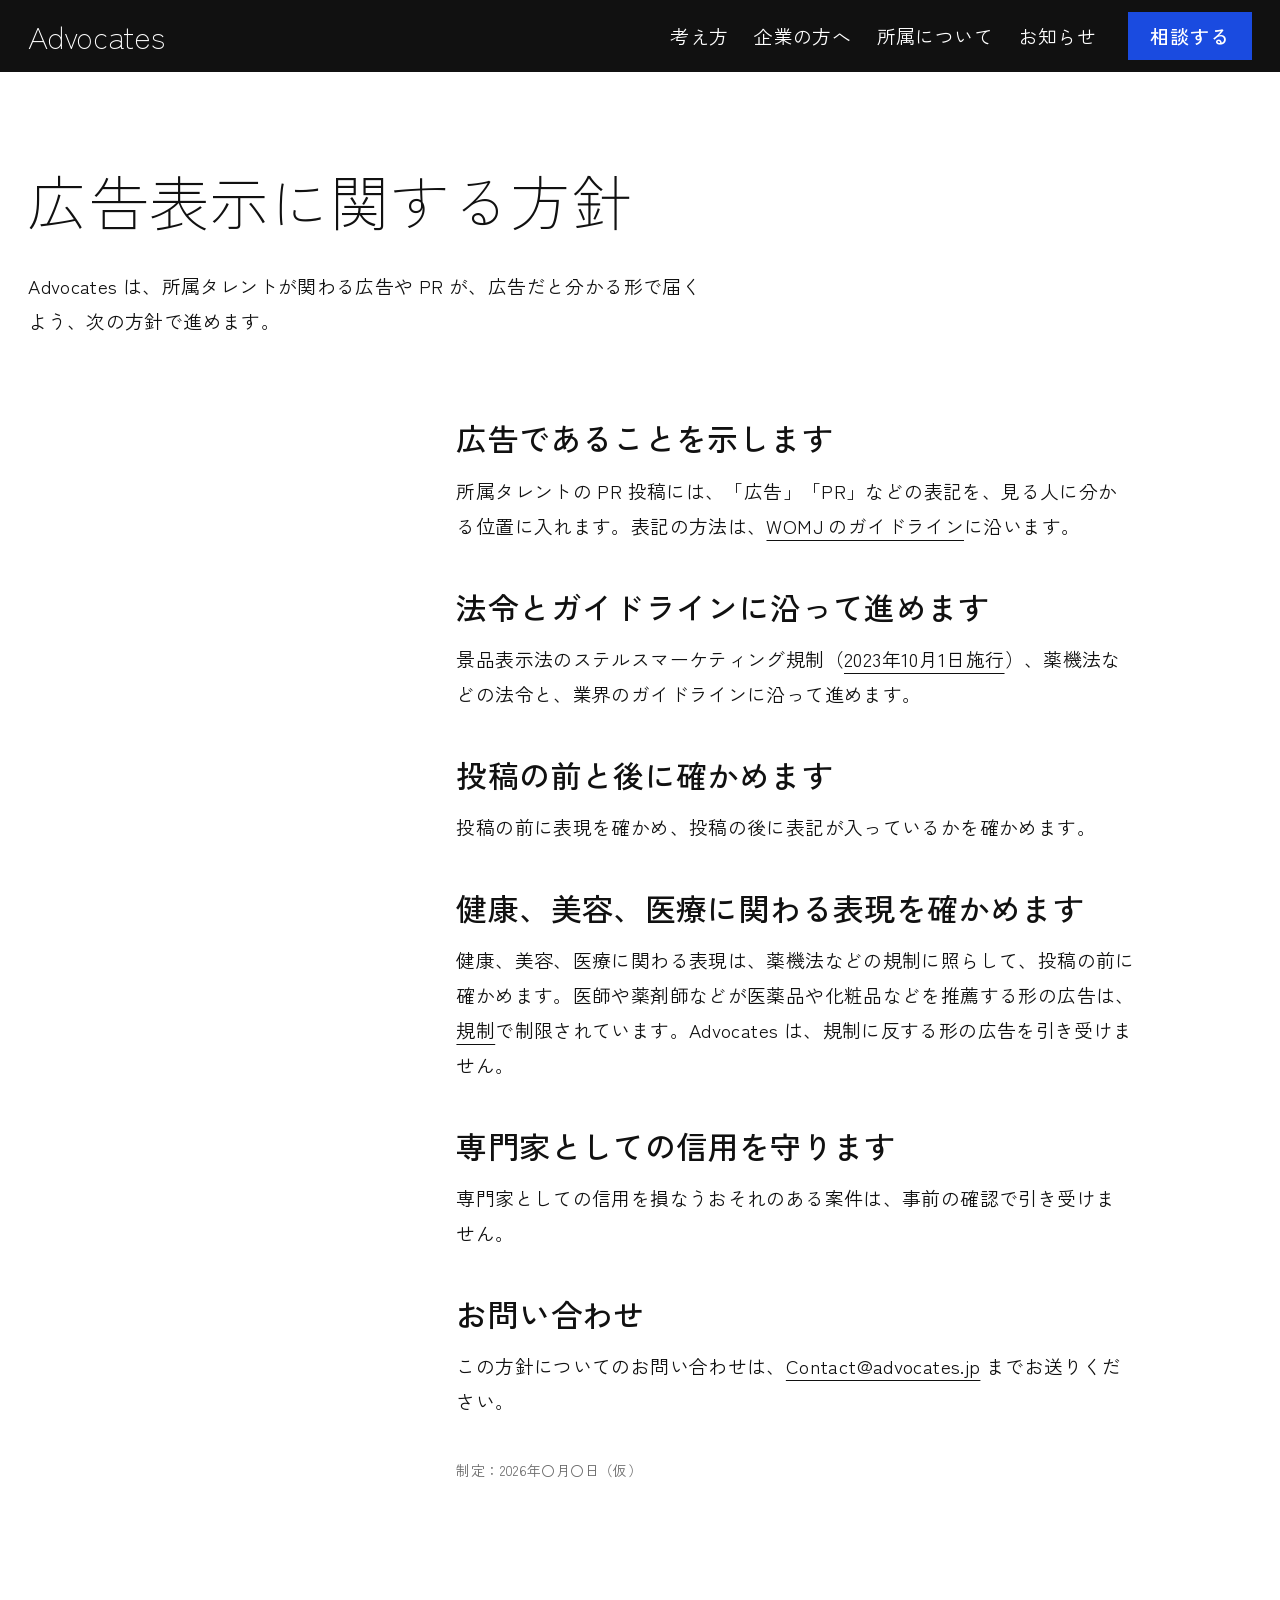
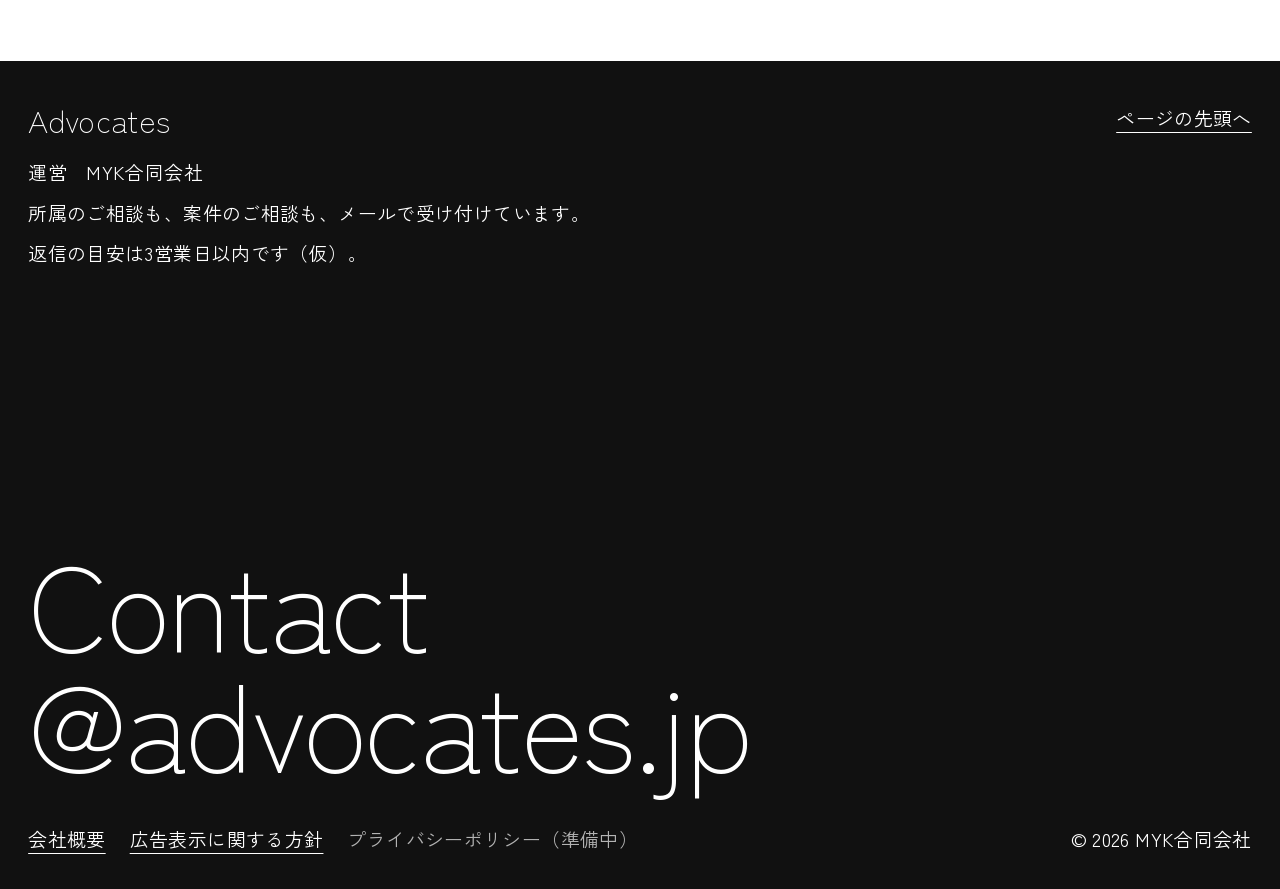
==== site/ad-policy.html @ 48cf2434 "feat(site): add top page design prototype Static HTML/CSS/JS, no build. Direction from taste-skill "" ====
<!doctype html>
<html lang="ja">
<head>
<meta charset="utf-8">
<meta name="viewport" content="width=device-width, initial-scale=1">
<title>広告表示に関する方針｜Advocates</title>
<meta name="description" content="Advocates の広告表示に関する方針です。所属タレントが関わる広告や PR が、広告だと分かる形で届くように進めます。">
<meta name="theme-color" content="#ffffff">
<link rel="preconnect" href="https://fonts.googleapis.com">
<link rel="preconnect" href="https://fonts.gstatic.com" crossorigin>
<link rel="preconnect" href="https://api.fontshare.com">
<link rel="preconnect" href="https://cdn.fontshare.com" crossorigin>
<link href="https://fonts.googleapis.com/css2?family=Zen+Kaku+Gothic+New:wght@300;400;500&amp;display=swap" rel="stylesheet">
<link href="https://api.fontshare.com/v2/css?f[]=zodiak@100,300&amp;display=swap" rel="stylesheet">
<link rel="stylesheet" href="styles.css">
<script>document.documentElement.classList.add('js')</script>
</head>
<body id="top">
<a class="skip" href="#main">本文へ移動</a>

<header class="site-header">
  <a class="wordmark" href="index.html">Advocates</a>
  <nav class="site-nav" aria-label="メイン">
    <a href="index.html#belief">考え方</a>
    <a href="index.html#companies">企業の方へ</a>
    <a href="index.html#talents">所属について</a>
    <a href="index.html#news">お知らせ</a>
  </nav>
  <details class="menu">
    <summary>メニュー</summary>
    <nav class="menu-panel" aria-label="メイン（スマートフォン）">
      <a href="index.html#belief">考え方</a>
      <a href="index.html#companies">企業の方へ</a>
      <a href="index.html#talents">所属について</a>
      <a href="index.html#news">お知らせ</a>
    </nav>
  </details>
  <a class="button" href="#contact">相談する</a>
</header>

<main id="main" class="page" data-ink="#111111" data-ground="#ffffff">
  <h1 class="page-title">広告表示に関する方針</h1>
  <p class="page-lead">Advocates は、所属タレントが関わる広告や PR が、広告だと分かる形で届くよう、次の方針で進めます。</p>
  <div class="page-body">
    <section>
      <h2>広告であることを示します</h2>
      <p>所属タレントの PR 投稿には、「広告」「PR」などの表記を、見る人に分かる位置に入れます。表記の方法は、<a class="link-plain" href="https://womj.jp/guideline/">WOMJ のガイドライン</a>に沿います。</p>
    </section>
    <section>
      <h2>法令とガイドラインに沿って進めます</h2>
      <p>景品表示法のステルスマーケティング規制（<a class="link-plain" href="https://www.caa.go.jp/notice/entry/032672/">2023年10月1日施行</a>）、薬機法などの法令と、業界のガイドラインに沿って進めます。</p>
    </section>
    <section>
      <h2>投稿の前と後に確かめます</h2>
      <p>投稿の前に表現を確かめ、投稿の後に表記が入っているかを確かめます。</p>
    </section>
    <section>
      <h2>健康、美容、医療に関わる表現を確かめます</h2>
      <p>健康、美容、医療に関わる表現は、薬機法などの規制に照らして、投稿の前に確かめます。医師や薬剤師などが医薬品や化粧品などを推薦する形の広告は、<a class="link-plain" href="https://www.mhlw.go.jp/stf/seisakunitsuite/bunya/kenkou_iryou/iyakuhin/koukokukisei/index.html">規制</a>で制限されています。Advocates は、規制に反する形の広告を引き受けません。</p>
    </section>
    <section>
      <h2>専門家としての信用を守ります</h2>
      <p>専門家としての信用を損なうおそれのある案件は、事前の確認で引き受けません。</p>
    </section>
    <section>
      <h2>お問い合わせ</h2>
      <p>この方針についてのお問い合わせは、<a class="link-plain" href="mailto:Contact@advocates.jp">Contact@advocates.jp</a> までお送りください。</p>
    </section>
    <p class="note small">制定：2026年〇月〇日（仮）</p>
  </div>
</main>

<footer class="footer" id="contact" data-ink="#ffffff" data-ground="#111111">
  <div class="footer-top">
    <div class="footer-notes">
      <p class="wordmark-small">Advocates</p>
      <p>運営　MYK合同会社</p>
      <p>所属のご相談も、案件のご相談も、メールで受け付けています。</p>
      <p>返信の目安は3営業日以内です（仮）。</p>
    </div>
    <a class="to-top link-plain" href="#top">ページの先頭へ</a>
  </div>
  <a class="footer-mail" href="mailto:Contact@advocates.jp">Contact<span class="at">@advocates.jp</span></a>
  <div class="footer-meta">
    <nav aria-label="会社情報">
      <a class="link-plain" href="company.html">会社概要</a>
      <a class="link-plain" href="ad-policy.html" aria-current="page">広告表示に関する方針</a>
      <span class="pending">プライバシーポリシー（準備中）</span>
    </nav>
    <p>© 2026 MYK合同会社</p>
  </div>
</footer>

<script src="main.js" defer></script>
</body>
</html>
---- site/styles.css ----
/* Advocates — design prototype.
   Built on tasteskill base.css. Direction: "The sentence is the layout" (seed 1688524401).
   Palette "Sheet and biro". Type: Zodiak for Latin display, Zen Kaku Gothic New for Japanese and text. */

/* ---------- tokens ---------- */
:root {
  color-scheme: light;
  --bg: #ffffff;
  --surface: #f4f4f4;
  --ink: #111111;
  --muted: #6b6b6b;
  --dim: #8a8a8a;
  --accent: #1a4be0;
  --accent-ink: #ffffff;
  --field-1: #111111;
  --field-1-ink: #ffffff;
  --field-1-muted: #b3b3b3;

  --font-display: "Zodiak", "Zen Kaku Gothic New", serif;
  --font-text: "Zen Kaku Gothic New", "Hiragino Sans", "Yu Gothic", "Meiryo", sans-serif;

  --step-small: clamp(0.8125rem, 0.79rem + 0.1vw, 0.875rem);
  --step-body: clamp(1.0625rem, 1.02rem + 0.2vw, 1.1875rem);
  --step-lead: clamp(1.375rem, 1.05rem + 1.1vw, 2.25rem);
  --step-head: clamp(2.125rem, 1.2rem + 3.2vw, 4.25rem);
  --step-display: clamp(2.25rem, 9.4vw, 9.5rem);

  --margin: clamp(1.25rem, 2.2vw, 2rem);
  --gutter: clamp(1rem, 2vw, 2rem);
  --section: clamp(7.5rem, 14vw, 13.75rem);
  --radius: 0px;

  --ease-out: cubic-bezier(0.22, 1, 0.36, 1);
  --ease-in-out: cubic-bezier(0.76, 0, 0.24, 1);
  --ease-soft: cubic-bezier(0.33, 1, 0.68, 1);
  --t-press: 140ms;
  --t-hover: 180ms;
  --t-ui: 300ms;
  --t-reveal: 800ms;
}

/* ---------- reset ---------- */
*, *::before, *::after { box-sizing: border-box; }
html { -webkit-text-size-adjust: 100%; text-size-adjust: 100%; line-break: strict; }
body { margin: 0; background: var(--bg); color: var(--ink); font-family: var(--font-text); font-size: var(--step-body); line-height: 1.85; letter-spacing: 0.02em; font-kerning: normal; -webkit-font-smoothing: antialiased; text-rendering: optimizeLegibility; }
h1, h2, h3, h4, p, figure, blockquote, ul, ol, dl, dd { margin: 0; }
ul[class], ol[class] { padding: 0; list-style: none; }
img, video, svg { display: block; max-width: 100%; }
img { height: auto; background: var(--surface); }
button { font: inherit; color: inherit; background: none; border: 0; padding: 0; cursor: pointer; }
a { color: inherit; }
:target { scroll-margin-top: 6rem; }
::selection { background: var(--accent); color: var(--accent-ink); }
:focus-visible { outline: 2px solid var(--accent); outline-offset: 3px; }

/* ---------- type ---------- */
h1, h2, h3 { font-weight: inherit; text-wrap: balance; word-break: auto-phrase; font-feature-settings: "palt"; }
.head { font-size: var(--step-head); line-height: 1.25; font-weight: 300; letter-spacing: 0.01em; }
.lead { font-size: var(--step-lead); line-height: 1.6; font-weight: 400; }
.small { font-size: var(--step-small); line-height: 1.6; }
.muted { color: var(--muted); }
p { max-width: 36em; text-wrap: pretty; }
.nums { font-variant-numeric: tabular-nums; }
.latin { font-family: var(--font-display); }

/* ---------- layout ---------- */
.wrap { padding-inline: var(--margin); }
.grid { display: grid; grid-template-columns: repeat(12, minmax(0, 1fr)); column-gap: var(--gutter); }
.sr-only { position: absolute; width: 1px; height: 1px; overflow: hidden; clip-path: inset(50%); white-space: nowrap; }
.skip { position: absolute; left: var(--margin); top: -4rem; z-index: 20; padding: 0.75rem 1rem; background: var(--ink); color: var(--bg); }
.skip:focus { top: 0.75rem; }

/* ---------- controls ---------- */
.button { display: inline-flex; align-items: center; justify-content: center; min-height: 3rem; padding: 0 1.4rem; background: var(--accent); color: var(--accent-ink); border-radius: var(--radius); text-decoration: none; white-space: nowrap; font-weight: 500; letter-spacing: 0.04em; transition: transform var(--t-press) var(--ease-out), background-color var(--t-hover) ease; }
.button:active { transform: scale(0.97); }
.link-plain { text-decoration: underline; text-underline-offset: 0.3em; text-decoration-thickness: 1px; transition: text-decoration-thickness var(--t-hover) ease, text-underline-offset var(--t-hover) ease; }
@media (hover: hover) and (pointer: fine) {
  .button:hover { background-color: #1440c4; }
  .link-plain:hover { text-decoration-thickness: 2px; text-underline-offset: 0.2em; }
}

/* ---------- header: takes the ground and ink of the chapter beneath it ---------- */
.site-header { position: fixed; inset: 0 0 auto 0; z-index: 10; display: flex; align-items: center; gap: clamp(1rem, 2.5vw, 2.5rem); min-height: 4.5rem; padding: 0.75rem var(--margin); background: var(--header-ground, var(--bg)); color: var(--header-ink, var(--ink)); transition: background-color var(--t-ui) ease, color var(--t-ui) ease; }
.wordmark { margin-right: auto; font-family: var(--font-display); font-weight: 300; font-size: var(--step-lead); line-height: 1; letter-spacing: -0.01em; text-decoration: none; }
.site-nav { display: flex; gap: clamp(1rem, 2vw, 2rem); }
.site-nav a, .menu-panel a { text-decoration: underline; text-decoration-color: transparent; text-decoration-thickness: 1px; text-underline-offset: 0.4em; transition: text-decoration-color var(--t-hover) ease, text-underline-offset var(--t-hover) var(--ease-out); }
.site-nav a:hover, .site-nav a:focus-visible { text-decoration-color: currentColor; text-underline-offset: 0.25em; }
.menu { display: none; position: relative; }
.menu summary { list-style: none; cursor: pointer; min-height: 2.75rem; display: flex; align-items: center; }
.menu summary::-webkit-details-marker { display: none; }
.menu-panel { position: absolute; right: 0; top: calc(100% + 0.5rem); display: grid; gap: 0.25rem; min-width: 14rem; padding: 0.75rem 1rem; background: var(--bg); color: var(--ink); box-shadow: 0 12px 32px rgb(0 0 0 / 0.18); } /* taste-skill-ignore: a real floating menu */
.menu-panel a { padding-block: 0.5rem; }

/* ---------- hero: two fields, the sentence across the seam ---------- */
.hero { position: relative; height: 130svh; overflow: clip; --seam: 50svh; }
.hero-field { position: absolute; inset-inline: 0; }
.hero-field--paper { top: 0; height: var(--seam); background: var(--bg); }
.hero-field--ink { top: var(--seam); bottom: 0; background: var(--field-1); }
.hero-title { --seam-offset: 1.333em; position: absolute; left: var(--margin); right: var(--margin); top: calc(var(--seam) - var(--seam-offset)); height: 2em; margin: 0; font-family: var(--font-display); font-weight: 100; font-size: var(--step-display); line-height: 1; letter-spacing: -0.01em; word-break: normal; text-wrap: nowrap; font-feature-settings: normal; }
.hero-copy { position: absolute; inset: 0; }
.hero-copy .line { display: block; white-space: nowrap; }
.hero-copy--paper { color: var(--ink); clip-path: inset(0 0 calc(100% - var(--seam-offset)) 0); }
.hero-copy--ink { color: var(--field-1-ink); clip-path: inset(var(--seam-offset) 0 0 0); }
.slot { position: relative; display: inline-block; width: 2.4em; height: 0.7em; margin-inline: 0.04em 0.1em; overflow: hidden; vertical-align: baseline; background: var(--surface); }
.slot--blank { background: none; }
.slot img { position: absolute; inset: 0; width: 100%; height: 100%; object-fit: cover; opacity: 0; transition: opacity 900ms var(--ease-in-out); }
.slot img.is-on { opacity: 1; }
.hero-lead { position: absolute; left: var(--margin); right: var(--margin); top: calc(100svh - 3.5rem); transform: translateY(-100%); color: var(--field-1-ink); max-width: 30em; }

/* ---------- belief: the sentence holds while the reasons pass ---------- */
.belief { background: var(--bg); padding-block: var(--section) calc(var(--section) / 2); }
.belief-grid { align-items: start; }
.belief-pin { grid-column: 1 / span 6; position: sticky; top: 32svh; }
.belief-steps { grid-column: 7 / -1; display: grid; gap: 14svh; padding-block: 8svh 4svh; }
.belief-step p + p { margin-top: 0.6em; }
.belief-step figure { margin-top: 1.75rem; }
.belief-step img { width: 100%; object-fit: cover; }
.belief-step--a figure { width: 62%; }
.belief-step--a img { aspect-ratio: 4 / 5; object-position: 50% 30%; }
.belief-step--b img { aspect-ratio: 16 / 10; object-position: 50% 60%; }
.belief-step--c figure { width: 52%; margin-left: auto; }
.belief-step--c img { aspect-ratio: 1 / 1; object-position: 45% 40%; }
.caption { margin-top: 0.5rem; font-size: var(--step-small); line-height: 1.6; color: var(--muted); }

/* ---------- specialty: the blank, filled ---------- */
.specialty { background: var(--surface); padding-block: calc(var(--section) * 0.7); }
.specialty-picker { grid-column: 1 / span 2; padding-top: 0.4rem; }
.picker-label { margin-bottom: 0.75rem; }
.chips { display: flex; flex-direction: column; align-items: flex-start; gap: 0.5rem; }
.chip { min-height: 2.75rem; padding: 0 1rem; background: var(--bg); color: var(--ink); letter-spacing: 0.04em; transition: background-color var(--t-hover) ease, color var(--t-hover) ease, transform var(--t-press) var(--ease-out); }
.chip:active { transform: scale(0.96); }
.chip[aria-pressed="true"] { background: var(--ink); color: var(--bg); }
@media (hover: hover) and (pointer: fine) { .chip[aria-pressed="false"]:hover { background: #e2e2e2; } }
.specialty-body { grid-column: 3 / -1; }
.specialty-statement { max-width: none; font-size: var(--step-lead); line-height: 1.55; }
.specialty-statement::after { content: ""; display: block; clear: both; }
.dropcap { float: left; width: 4.65em; height: 4.65em; margin: 0.18em 0.6em 0 0; object-fit: cover; transition: opacity 260ms ease; }
.dropcap.is-swapping { opacity: 0; }
.specialty-who { font-weight: 500; }
.specialty-example { margin-top: 1.6em; font-size: var(--step-lead); line-height: 1.55; color: var(--muted); max-width: 28em; min-height: 3.1em; }
.specialty-list { margin-top: 2rem; display: grid; gap: 0.75rem; }
.specialty-list dt { font-weight: 500; }
.specialty-list dd { color: var(--muted); }
.js .specialty-list { display: none; }
.specialty-note { margin-top: 2.5rem; }

/* ---------- companies: rows hang from one axis ---------- */
.companies { background: var(--bg); padding-block: var(--section); }
.companies-head { margin-left: 35%; min-height: 42svh; display: flex; flex-direction: column; justify-content: center; gap: 1.75rem; }
.rows { margin-top: clamp(3rem, 6vw, 5rem); display: grid; gap: clamp(3rem, 6vw, 5.5rem); }
.row { display: grid; grid-template-columns: 35% minmax(0, 1fr) auto; column-gap: var(--gutter); align-items: start; }
.row-text { grid-column: 2; }
.row-text p { margin-top: 0.75rem; max-width: 22em; }
.row-photo { grid-column: 3; justify-self: end; }
.row-photo img { object-fit: cover; }
.row-photo--a img { width: 30vw; aspect-ratio: 4 / 5; object-position: 50% 30%; }
.row-photo--b img { width: 38vw; aspect-ratio: 3 / 2; object-position: 50% 55%; }
.row-photo--c img { width: 22vw; aspect-ratio: 1 / 1; object-position: 50% 20%; }
.row-photo--d img { width: 28vw; aspect-ratio: 4 / 5; object-position: 55% 40%; }
.row-photo--e img { width: 34vw; aspect-ratio: 3 / 2; object-position: 40% 25%; }
.companies-cta { margin: clamp(4rem, 8vw, 7.5rem) 0 0 35%; }

/* ---------- talents: the sequence steps across ---------- */
.talents { background: var(--field-1); color: var(--field-1-ink); padding-block: var(--section); }
.stair { padding-left: calc(var(--i, 0) * 12.5%); }
.stair + .stair { margin-top: clamp(3rem, 5vw, 4.5rem); }
.stair-line { max-width: none; font-size: var(--step-head); line-height: 1.25; font-weight: 300; letter-spacing: 0.01em; font-feature-settings: "palt"; word-break: auto-phrase; }
.stair-note { margin-top: 0.85rem; max-width: 26em; color: var(--field-1-muted); }

/* ---------- policy: the commitments as one sentence ---------- */
.policy { background: var(--bg); padding-block: calc(var(--section) * 0.6); }
.policy-sentence { max-width: 40em; font-size: var(--step-lead); line-height: 1.7; font-feature-settings: "palt"; }
.policy-open { font-weight: 500; }
.js .policy-sentence { color: var(--dim); }
.js .policy-open { color: var(--ink); }
.policy-item { transition: color 400ms ease; }
.js .policy-item.is-lit { color: var(--ink); }
.policy-note { margin-top: 2.5rem; }
.policy-note a { margin-left: 0.5em; }

/* ---------- news: statement, table pushed right ---------- */
.news { background: var(--surface); padding-block: var(--section); row-gap: 6rem; }
.news-title { grid-column: 1 / -1; }
.news-title .indent { padding-left: 3vw; }
.news-note { grid-column: 1 / span 5; align-self: end; }
.news-table { grid-column: 7 / -1; border-collapse: collapse; width: 100%; }
.news-table td { padding: 0 1rem 1.6rem 0; vertical-align: top; }
.news-table td:first-child { width: 8.5em; color: var(--muted); }
.news-table td:nth-child(2) { width: 6.5em; color: var(--muted); }
.news-table td:last-child { padding-right: 0; }

/* ---------- footer: the address is the headline ---------- */
.footer { display: grid; grid-template-rows: auto 1fr auto auto; min-height: 92svh; padding: 2.5rem var(--margin) 2rem; background: var(--field-1); color: var(--field-1-ink); }
.footer-top { display: grid; grid-template-columns: repeat(12, minmax(0, 1fr)); column-gap: var(--gutter); align-items: start; }
.footer-notes { grid-column: 1 / span 7; display: grid; gap: 0.35rem; }
.footer-notes .wordmark-small { font-family: var(--font-display); font-weight: 300; font-size: var(--step-lead); line-height: 1.2; margin-bottom: 0.75rem; }
.to-top { grid-column: 12; justify-self: end; white-space: nowrap; }
.footer-mail { align-self: end; margin-top: 4rem; font-family: var(--font-display); font-weight: 100; font-size: var(--step-display); line-height: 1; letter-spacing: -0.02em; text-decoration: none; white-space: nowrap; }
.footer-mail .at { display: block; }
@media (hover: hover) and (pointer: fine) { .footer-mail:hover { text-decoration: underline; text-decoration-thickness: 2px; text-underline-offset: 0.12em; } }
.footer-meta { display: flex; flex-wrap: wrap; justify-content: space-between; align-items: baseline; gap: 1rem 2rem; margin-top: 2.5rem; }
.footer-meta nav { display: flex; flex-wrap: wrap; gap: 0.5rem 1.5rem; }
.footer-meta .pending { color: var(--field-1-muted); }
.credits summary { cursor: pointer; }
.credits p { max-width: 60em; margin-top: 0.75rem; color: var(--field-1-muted); }

/* ---------- sub pages ---------- */
.page { padding: calc(4.5rem + var(--section) / 2) var(--margin) var(--section); }
.page-title { font-size: var(--step-head); line-height: 1.25; font-weight: 300; }
.page-lead { margin-top: 2rem; }
.page-body { margin-top: clamp(3rem, 6vw, 5rem); display: grid; gap: 2.5rem; max-width: 46rem; margin-left: 35%; }
.page-body h2 { font-size: var(--step-lead); line-height: 1.5; font-weight: 500; }
.page-body h2 + p { margin-top: 0.75rem; }
.facts { width: 100%; border-collapse: collapse; }
.facts th, .facts td { padding: 0 0 1.4rem; text-align: left; vertical-align: top; font-weight: 400; }
.facts th { width: 9em; padding-right: 1.5rem; color: var(--muted); }
.note { color: var(--muted); }

/* ---------- motion (content stays visible without JavaScript) ---------- */
@media (prefers-reduced-motion: no-preference) {
  .slot img.is-on { animation: slot-drift 5200ms linear both; }
  .js .hero-title .line, .js .hero-lead { opacity: 0; transform: translateY(24px); animation: rise 1000ms var(--ease-out) forwards; }
  .js .hero-title .line:nth-child(2) { animation-delay: 120ms; }
  .js .hero-lead { animation-delay: 360ms; transform: translateY(calc(-100% + 24px)); animation-name: rise-lead; }
  .js [data-reveal] { opacity: 0; transform: translateY(24px); transition: opacity 450ms var(--ease-out), transform 650ms var(--ease-out); transition-delay: calc(var(--d, 0) * 80ms); }
  .js [data-reveal].is-in { opacity: 1; transform: none; }
}
@keyframes slot-drift { from { transform: scale(1.14); } to { transform: scale(1); } }
@keyframes rise { to { opacity: 1; transform: none; } }
@keyframes rise-lead { to { opacity: 1; transform: translateY(-100%); } }

/* ---------- tablet and phone ---------- */
@media (max-width: 60em) {
  .site-nav { display: none; }
  .menu { display: block; }
  .belief-pin { position: static; grid-column: 1 / -1; }
  .belief-steps { grid-column: 1 / -1; gap: 6rem; padding-top: 4rem; }
  .belief-step--a figure { width: 64%; }
  .belief-step--b figure { width: 78%; margin-left: auto; }
  .belief-step--c figure { width: 52%; margin-left: 0; }
  .companies-head { margin-left: 0; min-height: 36svh; }
  .row { grid-template-columns: minmax(0, 1fr); row-gap: 1.25rem; }
  .row-text, .row-photo { grid-column: 1; }
  .row-photo { justify-self: start; }
  .row:nth-child(even) .row-photo { justify-self: end; }
  .companies-cta { margin-left: 0; }
  .news-note, .news-table { grid-column: 1 / -1; }
  .page-body { margin-left: 0; }
}
@media (max-width: 48em) {
  .hero { --seam: 46svh; }
  .specialty-picker { grid-column: 1 / -1; padding-top: 0; margin-bottom: 2rem; }
  .chips { flex-direction: row; flex-wrap: wrap; }
  .specialty-body { grid-column: 1 / -1; }
  .stair { padding-left: calc(var(--i, 0) * 6vw); }
  .row-photo--a img { width: 100%; }
  .row-photo--b img { width: 70vw; }
  .row-photo--c img { width: 55vw; }
  .row-photo--d img { width: 70vw; }
  .row-photo--e img { width: 55vw; }
  .footer-notes { grid-column: 1 / -1; }
  .to-top { grid-column: 1 / -1; justify-self: start; margin-top: 1.5rem; }
  .footer-meta { flex-direction: column; }
  .news-table td:nth-child(2) { display: none; }
}
/* Phone: a narrower frame keeps "Who [frame] Advocates" on one line. */
@media (max-width: 40em) {
  :root { --margin: 1rem; --step-display: 10vw; }
  .slot { width: 1.4em; }
  .policy-sentence, .specialty-statement { font-size: var(--step-body); line-height: 1.85; }
  .dropcap { width: 5.55em; height: 5.55em; }
}
@media (prefers-reduced-motion: reduce) {
  .site-header, .chip, .button, .policy-item, .dropcap { transition: none; }
}
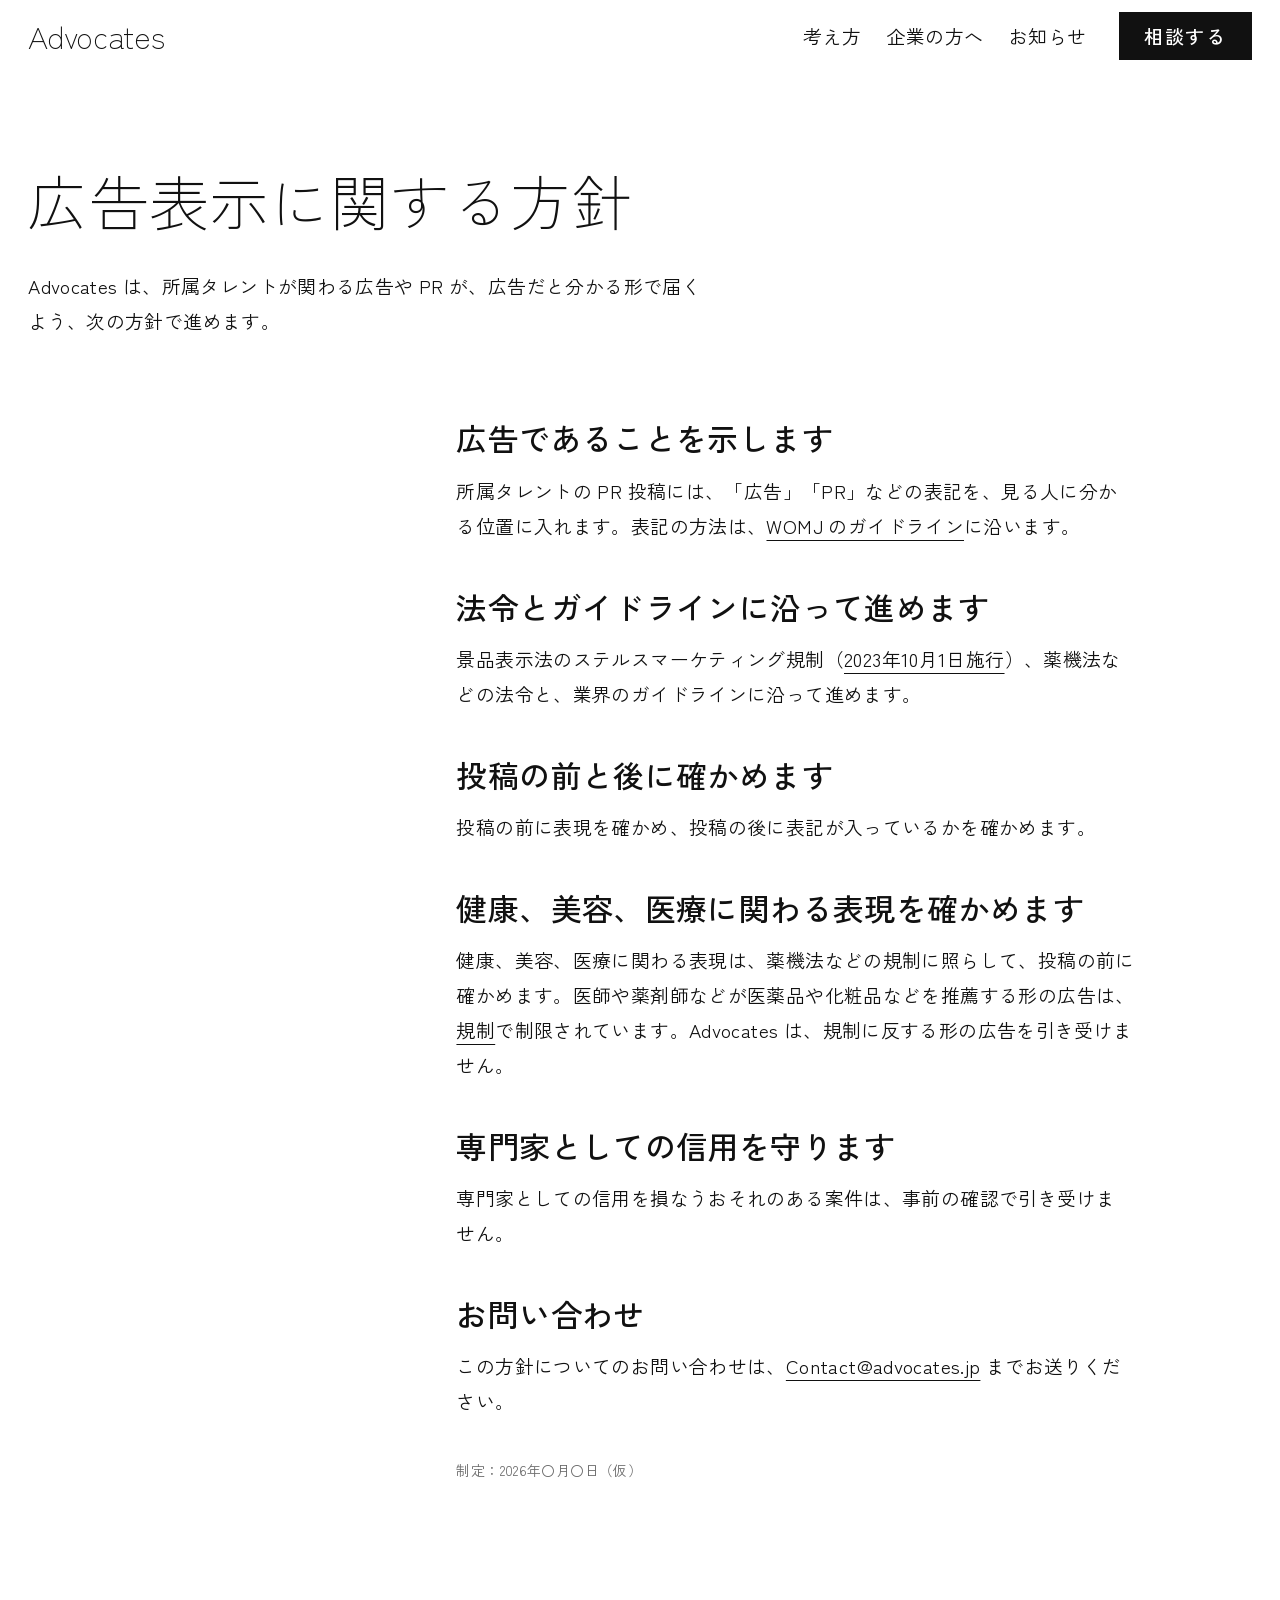
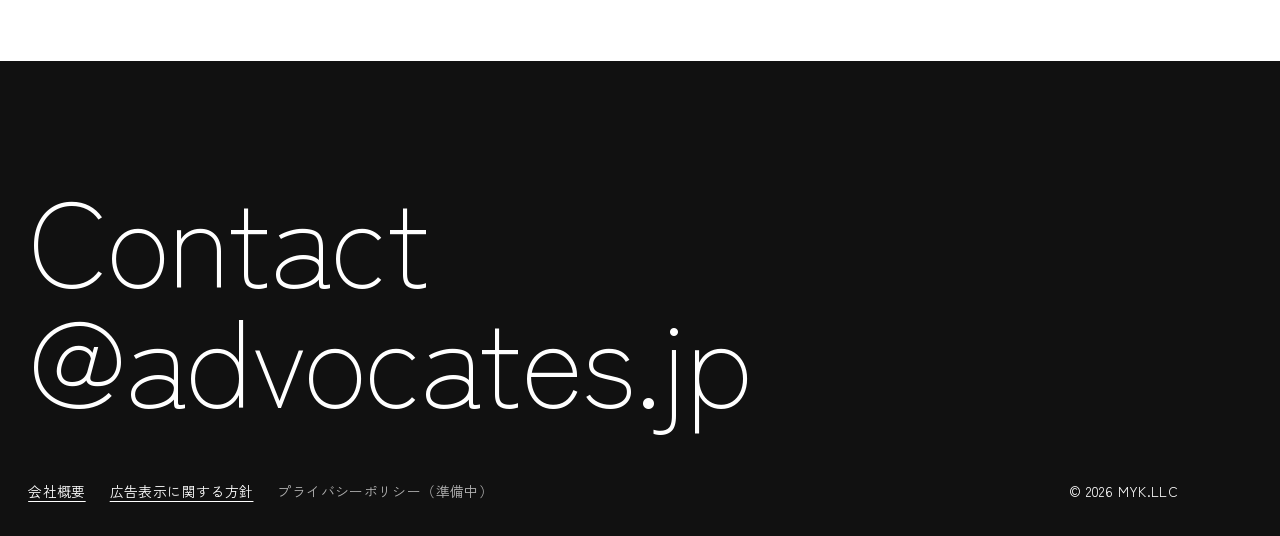
==== commit 83ecb7e4: "feat(site): apply design feedback - drop membership section, footer notes and Specialty nav item - b" ====
--- a/site/ad-policy.html
+++ b/site/ad-policy.html
@@ -23,15 +23,13 @@
   <nav class="site-nav" aria-label="メイン">
     <a href="index.html#belief">考え方</a>
     <a href="index.html#companies">企業の方へ</a>
-    <a href="index.html#talents">所属について</a>
     <a href="index.html#news">お知らせ</a>
   </nav>
   <details class="menu">
-    <summary>メニュー</summary>
+    <summary><svg class="menu-icon" viewBox="0 0 24 24" width="24" height="24" aria-hidden="true" focusable="false"><path class="menu-icon-open" d="M3 6.5h18M3 12h18M3 17.5h18"/><path class="menu-icon-close" d="M5.5 5.5l13 13M18.5 5.5l-13 13"/></svg><span class="sr-only">メニュー</span></summary>
     <nav class="menu-panel" aria-label="メイン（スマートフォン）">
       <a href="index.html#belief">考え方</a>
       <a href="index.html#companies">企業の方へ</a>
-      <a href="index.html#talents">所属について</a>
       <a href="index.html#news">お知らせ</a>
     </nav>
   </details>
@@ -71,15 +69,6 @@
 </main>
 
 <footer class="footer" id="contact" data-ink="#ffffff" data-ground="#111111">
-  <div class="footer-top">
-    <div class="footer-notes">
-      <p class="wordmark-small">Advocates</p>
-      <p>運営　MYK合同会社</p>
-      <p>所属のご相談も、案件のご相談も、メールで受け付けています。</p>
-      <p>返信の目安は3営業日以内です（仮）。</p>
-    </div>
-    <a class="to-top link-plain" href="#top">ページの先頭へ</a>
-  </div>
   <a class="footer-mail" href="mailto:Contact@advocates.jp">Contact<span class="at">@advocates.jp</span></a>
   <div class="footer-meta">
     <nav aria-label="会社情報">
@@ -87,9 +76,11 @@
       <a class="link-plain" href="ad-policy.html" aria-current="page">広告表示に関する方針</a>
       <span class="pending">プライバシーポリシー（準備中）</span>
     </nav>
-    <p>© 2026 MYK合同会社</p>
+    <p>© 2026 MYK.LLC</p>
   </div>
 </footer>
+
+<a class="to-top" href="#top" aria-label="ページの先頭へ" title="ページの先頭へ"><svg viewBox="0 0 24 24" width="24" height="24" aria-hidden="true" focusable="false"><path d="M12 19V5.5M5.5 12L12 5.5 18.5 12"/></svg></a>
 
 <script src="main.js" defer></script>
 </body>
--- a/site/styles.css
+++ b/site/styles.css
@@ -67,15 +67,15 @@
 .wrap { padding-inline: var(--margin); }
 .grid { display: grid; grid-template-columns: repeat(12, minmax(0, 1fr)); column-gap: var(--gutter); }
 .sr-only { position: absolute; width: 1px; height: 1px; overflow: hidden; clip-path: inset(50%); white-space: nowrap; }
-.skip { position: absolute; left: var(--margin); top: -4rem; z-index: 20; padding: 0.75rem 1rem; background: var(--ink); color: var(--bg); }
-.skip:focus { top: 0.75rem; }
+.skip { position: absolute; left: var(--margin); top: 0.75rem; z-index: 20; padding: 0.75rem 1rem; background: var(--ink); color: var(--bg); }
+.skip:not(:focus) { width: 1px; height: 1px; padding: 0; overflow: hidden; clip-path: inset(50%); white-space: nowrap; }
 
 /* ---------- controls ---------- */
-.button { display: inline-flex; align-items: center; justify-content: center; min-height: 3rem; padding: 0 1.4rem; background: var(--accent); color: var(--accent-ink); border-radius: var(--radius); text-decoration: none; white-space: nowrap; font-weight: 500; letter-spacing: 0.04em; transition: transform var(--t-press) var(--ease-out), background-color var(--t-hover) ease; }
+.button { display: inline-flex; align-items: center; justify-content: center; min-height: 3rem; padding: 0 1.6rem; background: var(--header-ink, var(--ink)); color: var(--header-ground, var(--bg)); border-radius: var(--radius); text-decoration: none; white-space: nowrap; font-weight: 500; letter-spacing: 0.08em; transition: transform var(--t-press) var(--ease-out), background-color var(--t-ui) ease, color var(--t-ui) ease; }
 .button:active { transform: scale(0.97); }
 .link-plain { text-decoration: underline; text-underline-offset: 0.3em; text-decoration-thickness: 1px; transition: text-decoration-thickness var(--t-hover) ease, text-underline-offset var(--t-hover) ease; }
 @media (hover: hover) and (pointer: fine) {
-  .button:hover { background-color: #1440c4; }
+  .button:hover { background-color: color-mix(in srgb, var(--header-ink, var(--ink)) 80%, var(--header-ground, var(--bg))); }
   .link-plain:hover { text-decoration-thickness: 2px; text-underline-offset: 0.2em; }
 }
 
@@ -85,9 +85,14 @@
 .site-nav { display: flex; gap: clamp(1rem, 2vw, 2rem); }
 .site-nav a, .menu-panel a { text-decoration: underline; text-decoration-color: transparent; text-decoration-thickness: 1px; text-underline-offset: 0.4em; transition: text-decoration-color var(--t-hover) ease, text-underline-offset var(--t-hover) var(--ease-out); }
 .site-nav a:hover, .site-nav a:focus-visible { text-decoration-color: currentColor; text-underline-offset: 0.25em; }
-.menu { display: none; position: relative; }
-.menu summary { list-style: none; cursor: pointer; min-height: 2.75rem; display: flex; align-items: center; }
+.menu { display: none; position: relative; order: 2; }
+.site-header .button { order: 1; }
+.menu summary { list-style: none; cursor: pointer; min-width: 2.75rem; min-height: 2.75rem; display: flex; align-items: center; justify-content: center; }
 .menu summary::-webkit-details-marker { display: none; }
+.menu-icon { width: 1.5rem; height: 1.5rem; fill: none; stroke: currentColor; stroke-width: 1.5; stroke-linecap: square; }
+.menu-icon-close { display: none; }
+.menu[open] .menu-icon-open { display: none; }
+.menu[open] .menu-icon-close { display: inline; }
 .menu-panel { position: absolute; right: 0; top: calc(100% + 0.5rem); display: grid; gap: 0.25rem; min-width: 14rem; padding: 0.75rem 1rem; background: var(--bg); color: var(--ink); box-shadow: 0 12px 32px rgb(0 0 0 / 0.18); } /* taste-skill-ignore: a real floating menu */
 .menu-panel a { padding-block: 0.5rem; }
 
@@ -105,7 +110,7 @@
 .slot--blank { background: none; }
 .slot img { position: absolute; inset: 0; width: 100%; height: 100%; object-fit: cover; opacity: 0; transition: opacity 900ms var(--ease-in-out); }
 .slot img.is-on { opacity: 1; }
-.hero-lead { position: absolute; left: var(--margin); right: var(--margin); top: calc(100svh - 3.5rem); transform: translateY(-100%); color: var(--field-1-ink); max-width: 30em; }
+.hero-lead { position: absolute; left: var(--margin); right: var(--margin); top: calc(100svh - 3.5rem); transform: translateY(-100%); color: var(--field-1-ink); max-width: 30em; word-break: keep-all; }
 
 /* ---------- belief: the sentence holds while the reasons pass ---------- */
 .belief { background: var(--bg); padding-block: var(--section) calc(var(--section) / 2); }
@@ -116,10 +121,10 @@
 .belief-step figure { margin-top: 1.75rem; }
 .belief-step img { width: 100%; object-fit: cover; }
 .belief-step--a figure { width: 62%; }
-.belief-step--a img { aspect-ratio: 4 / 5; object-position: 50% 30%; }
-.belief-step--b img { aspect-ratio: 16 / 10; object-position: 50% 60%; }
+.belief-step--a img { aspect-ratio: 4 / 5; object-position: 62% 50%; }
+.belief-step--b img { aspect-ratio: 16 / 10; object-position: 50% 50%; }
 .belief-step--c figure { width: 52%; margin-left: auto; }
-.belief-step--c img { aspect-ratio: 1 / 1; object-position: 45% 40%; }
+.belief-step--c img { aspect-ratio: 1 / 1; object-position: 40% 55%; }
 .caption { margin-top: 0.5rem; font-size: var(--step-small); line-height: 1.6; color: var(--muted); }
 
 /* ---------- specialty: the blank, filled ---------- */
@@ -153,30 +158,23 @@
 .row-text p { margin-top: 0.75rem; max-width: 22em; }
 .row-photo { grid-column: 3; justify-self: end; }
 .row-photo img { object-fit: cover; }
-.row-photo--a img { width: 30vw; aspect-ratio: 4 / 5; object-position: 50% 30%; }
-.row-photo--b img { width: 38vw; aspect-ratio: 3 / 2; object-position: 50% 55%; }
-.row-photo--c img { width: 22vw; aspect-ratio: 1 / 1; object-position: 50% 20%; }
-.row-photo--d img { width: 28vw; aspect-ratio: 4 / 5; object-position: 55% 40%; }
-.row-photo--e img { width: 34vw; aspect-ratio: 3 / 2; object-position: 40% 25%; }
+.row-photo--a img { width: 30vw; aspect-ratio: 4 / 5; object-position: 50% 55%; }
+.row-photo--b img { width: 38vw; aspect-ratio: 3 / 2; object-position: 50% 40%; }
+.row-photo--c img { width: 22vw; aspect-ratio: 1 / 1; object-position: 30% 75%; }
+.row-photo--d img { width: 28vw; aspect-ratio: 4 / 5; object-position: 40% 55%; }
+.row-photo--e img { width: 34vw; aspect-ratio: 3 / 2; object-position: 50% 45%; }
 .companies-cta { margin: clamp(4rem, 8vw, 7.5rem) 0 0 35%; }
 
-/* ---------- talents: the sequence steps across ---------- */
-.talents { background: var(--field-1); color: var(--field-1-ink); padding-block: var(--section); }
-.stair { padding-left: calc(var(--i, 0) * 12.5%); }
-.stair + .stair { margin-top: clamp(3rem, 5vw, 4.5rem); }
-.stair-line { max-width: none; font-size: var(--step-head); line-height: 1.25; font-weight: 300; letter-spacing: 0.01em; font-feature-settings: "palt"; word-break: auto-phrase; }
-.stair-note { margin-top: 0.85rem; max-width: 26em; color: var(--field-1-muted); }
-
-/* ---------- policy: the commitments as one sentence ---------- */
-.policy { background: var(--bg); padding-block: calc(var(--section) * 0.6); }
+/* ---------- policy: the commitments as one sentence, on the dark field ---------- */
+.policy { background: var(--field-1); color: var(--field-1-ink); padding-block: calc(var(--section) * 0.75); }
 .policy-sentence { max-width: 40em; font-size: var(--step-lead); line-height: 1.7; font-feature-settings: "palt"; }
 .policy-open { font-weight: 500; }
-.js .policy-sentence { color: var(--dim); }
-.js .policy-open { color: var(--ink); }
+.js .policy-sentence { color: #7a7a7a; }
+.js .policy-open { color: var(--field-1-ink); }
 .policy-item { transition: color 400ms ease; }
-.js .policy-item.is-lit { color: var(--ink); }
-.policy-note { margin-top: 2.5rem; }
-.policy-note a { margin-left: 0.5em; }
+.js .policy-item.is-lit { color: var(--field-1-ink); }
+.policy-note { margin-top: 2.5rem; color: var(--field-1-muted); }
+.policy-note a { margin-left: 0.5em; color: var(--field-1-ink); }
 
 /* ---------- news: statement, table pushed right ---------- */
 .news { background: var(--surface); padding-block: var(--section); row-gap: 6rem; }
@@ -190,19 +188,22 @@
 .news-table td:last-child { padding-right: 0; }
 
 /* ---------- footer: the address is the headline ---------- */
-.footer { display: grid; grid-template-rows: auto 1fr auto auto; min-height: 92svh; padding: 2.5rem var(--margin) 2rem; background: var(--field-1); color: var(--field-1-ink); }
-.footer-top { display: grid; grid-template-columns: repeat(12, minmax(0, 1fr)); column-gap: var(--gutter); align-items: start; }
-.footer-notes { grid-column: 1 / span 7; display: grid; gap: 0.35rem; }
-.footer-notes .wordmark-small { font-family: var(--font-display); font-weight: 300; font-size: var(--step-lead); line-height: 1.2; margin-bottom: 0.75rem; }
-.to-top { grid-column: 12; justify-self: end; white-space: nowrap; }
-.footer-mail { align-self: end; margin-top: 4rem; font-family: var(--font-display); font-weight: 100; font-size: var(--step-display); line-height: 1; letter-spacing: -0.02em; text-decoration: none; white-space: nowrap; }
+.footer { display: grid; gap: clamp(2.5rem, 5vw, 4rem); padding: clamp(5rem, 9vw, 8rem) var(--margin) 2rem; background: var(--field-1); color: var(--field-1-ink); }
+.footer-mail { justify-self: start; font-family: var(--font-display); font-weight: 100; font-size: var(--step-display); line-height: 1; letter-spacing: -0.02em; text-decoration: none; white-space: nowrap; }
 .footer-mail .at { display: block; }
 @media (hover: hover) and (pointer: fine) { .footer-mail:hover { text-decoration: underline; text-decoration-thickness: 2px; text-underline-offset: 0.12em; } }
-.footer-meta { display: flex; flex-wrap: wrap; justify-content: space-between; align-items: baseline; gap: 1rem 2rem; margin-top: 2.5rem; }
+.footer-meta { display: flex; flex-wrap: wrap; justify-content: space-between; align-items: baseline; gap: 1rem 2rem; padding-right: calc(3rem + var(--gutter)); font-size: var(--step-small); line-height: 1.7; }
 .footer-meta nav { display: flex; flex-wrap: wrap; gap: 0.5rem 1.5rem; }
 .footer-meta .pending { color: var(--field-1-muted); }
 .credits summary { cursor: pointer; }
-.credits p { max-width: 60em; margin-top: 0.75rem; color: var(--field-1-muted); }
+.credits p { max-width: 60em; margin-top: 0.75rem; font-size: var(--step-body); color: var(--field-1-muted); }
+
+/* ---------- back to the top: appears once scrolling starts, inverts against what is beneath ---------- */
+.to-top { position: fixed; right: var(--margin); bottom: var(--margin); z-index: 9; display: grid; place-items: center; width: 3rem; height: 3rem; background: var(--corner-ink, var(--ink)); color: var(--corner-ground, var(--bg)); transition: opacity 240ms ease, visibility 240ms, transform 240ms var(--ease-out), background-color var(--t-ui) ease, color var(--t-ui) ease; }
+.to-top svg { width: 1.25rem; height: 1.25rem; fill: none; stroke: currentColor; stroke-width: 1.5; stroke-linecap: square; }
+.js .to-top:not(.is-shown) { opacity: 0; visibility: hidden; transform: translateY(0.5rem); }
+.to-top:active { transform: scale(0.96); }
+@media (hover: hover) and (pointer: fine) { .to-top:hover { background-color: color-mix(in srgb, var(--corner-ink, var(--ink)) 80%, var(--corner-ground, var(--bg))); } }
 
 /* ---------- sub pages ---------- */
 .page { padding: calc(4.5rem + var(--section) / 2) var(--margin) var(--section); }
@@ -252,24 +253,29 @@
   .specialty-picker { grid-column: 1 / -1; padding-top: 0; margin-bottom: 2rem; }
   .chips { flex-direction: row; flex-wrap: wrap; }
   .specialty-body { grid-column: 1 / -1; }
-  .stair { padding-left: calc(var(--i, 0) * 6vw); }
   .row-photo--a img { width: 100%; }
   .row-photo--b img { width: 70vw; }
   .row-photo--c img { width: 55vw; }
   .row-photo--d img { width: 70vw; }
   .row-photo--e img { width: 55vw; }
-  .footer-notes { grid-column: 1 / -1; }
-  .to-top { grid-column: 1 / -1; justify-self: start; margin-top: 1.5rem; }
   .footer-meta { flex-direction: column; }
   .news-table td:nth-child(2) { display: none; }
 }
-/* Phone: a narrower frame keeps "Who [frame] Advocates" on one line. */
+/* Phone: a narrower frame keeps "Who [frame] Advocates" on one line in landscape. */
 @media (max-width: 40em) {
   :root { --margin: 1rem; --step-display: 10vw; }
   .slot { width: 1.4em; }
   .policy-sentence, .specialty-statement { font-size: var(--step-body); line-height: 1.85; }
   .dropcap { width: 5.55em; height: 5.55em; }
 }
+/* Portrait: one word per line, sized so "Advocates" fills the width and the title clears the header.
+   The frame ends flush with "Advocates": Who 2.16em + space 0.22em + frame 2.54em = Advocates 4.92em. */
+@media (orientation: portrait) {
+  .hero { container-type: inline-size; }
+  .hero-title { --seam-offset: 2.333em; height: 3em; font-size: min((100cqi - 2 * var(--margin)) / 5, (var(--seam) - 5.5rem) / 2.333); }
+  .hero-copy .w-adv { display: block; }
+  .slot { width: 2.54em; margin-inline-end: 0; }
+}
 @media (prefers-reduced-motion: reduce) {
-  .site-header, .chip, .button, .policy-item, .dropcap { transition: none; }
-}
+  .site-header, .chip, .button, .policy-item, .dropcap, .to-top { transition: none; }
+}
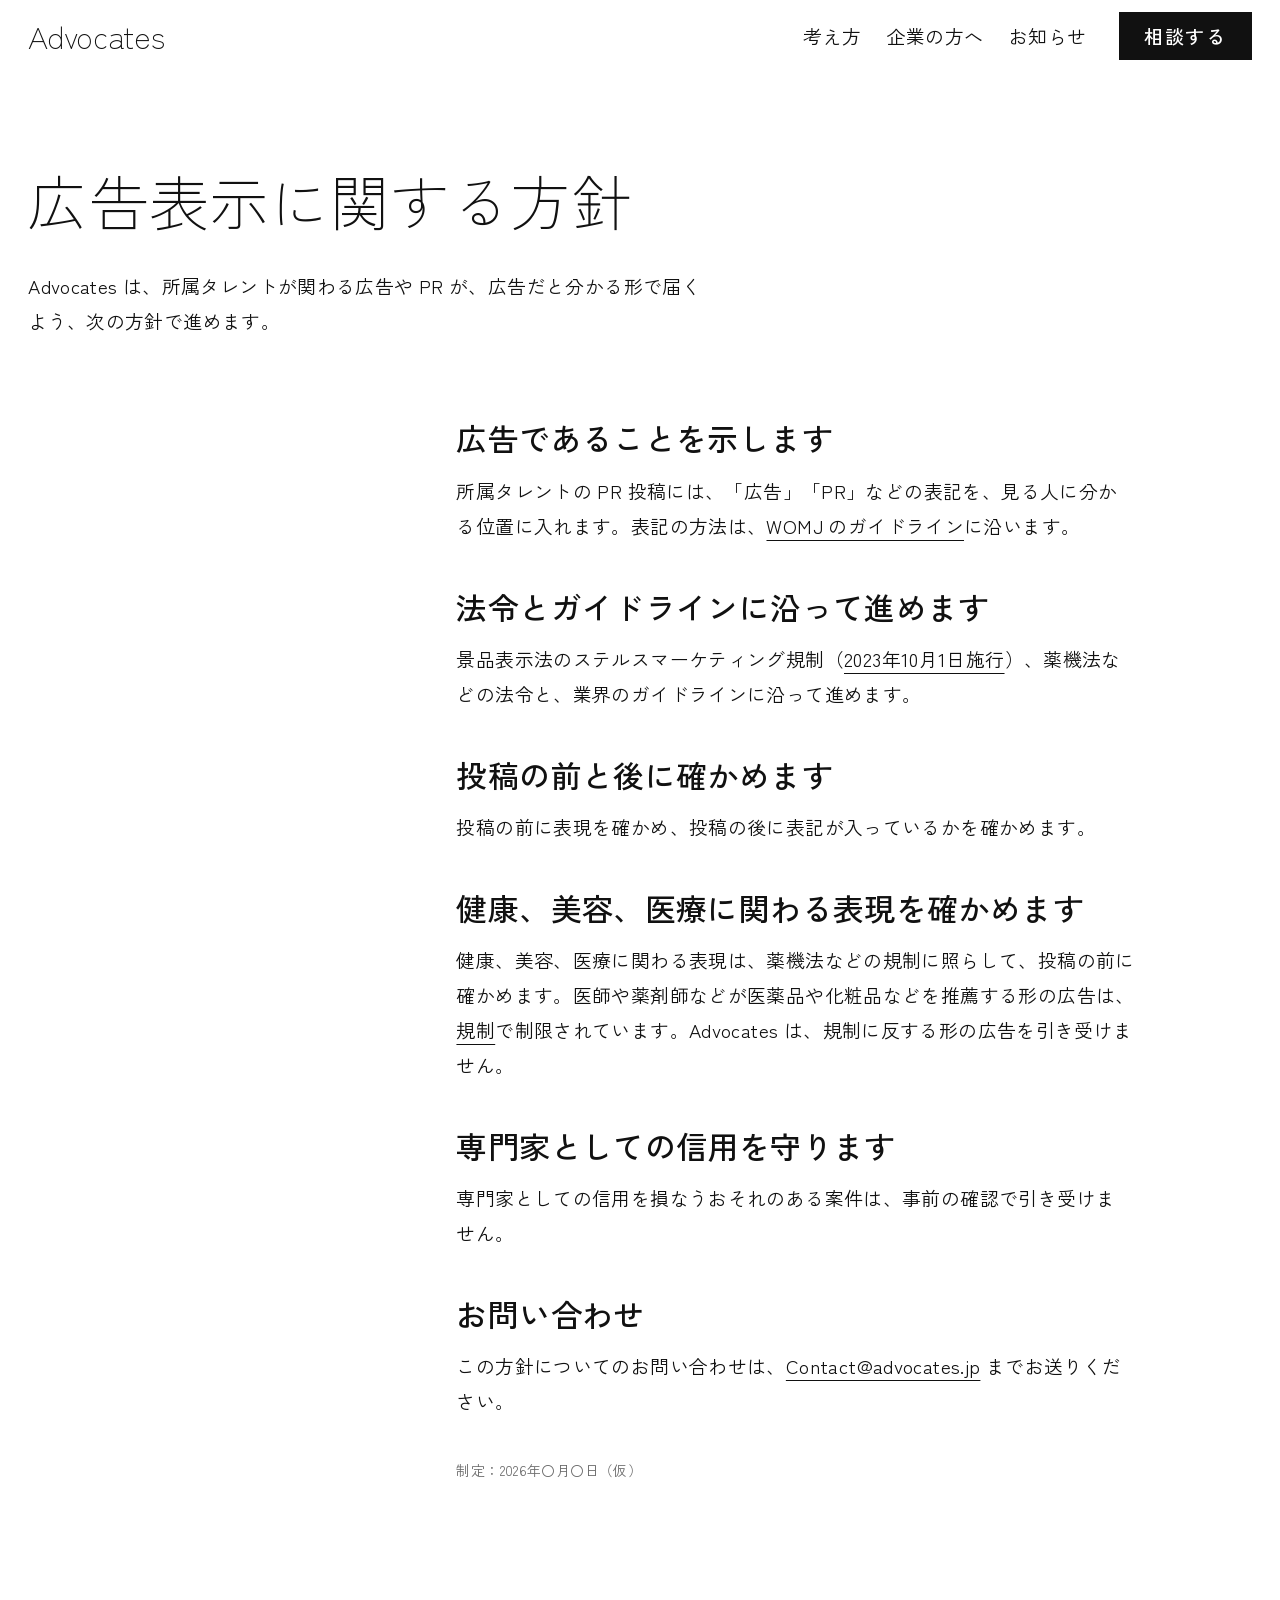
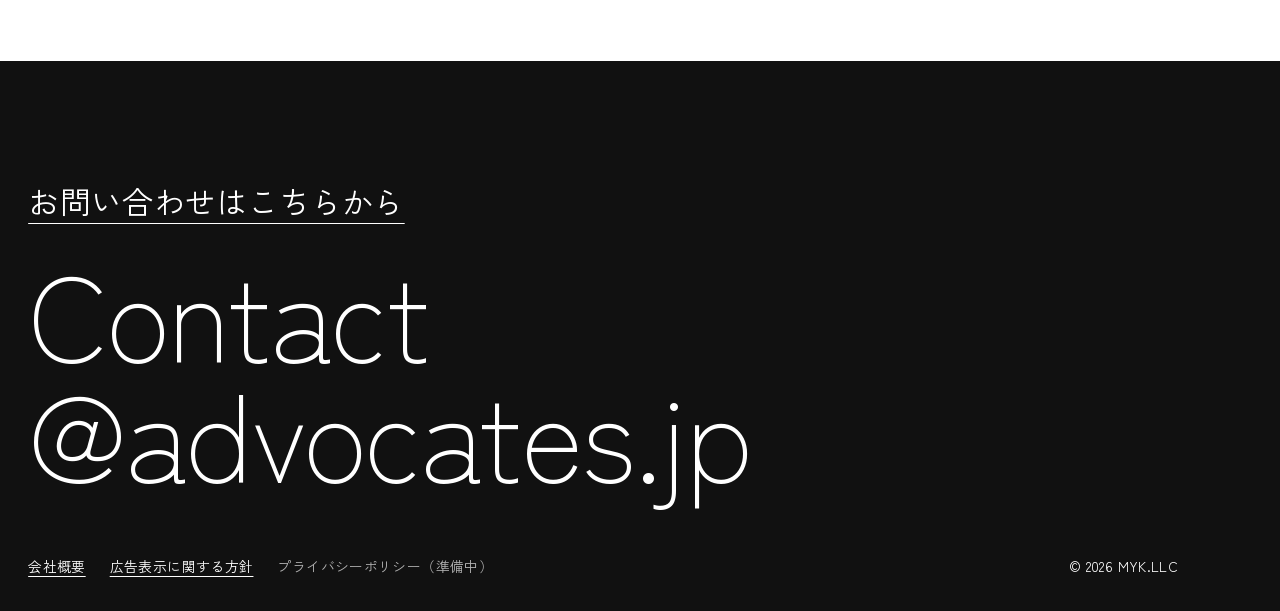
==== commit 1d86d421: "feat(site): text-only services, expandable news - services list drops photos; name and description i" ====
--- a/site/ad-policy.html
+++ b/site/ad-policy.html
@@ -69,7 +69,7 @@
 </main>
 
 <footer class="footer" id="contact" data-ink="#ffffff" data-ground="#111111">
-  <a class="footer-mail" href="mailto:Contact@advocates.jp">Contact<span class="at">@advocates.jp</span></a>
+  <a class="footer-mail" href="mailto:Contact@advocates.jp"><span class="footer-mail-lead">お問い合わせはこちらから</span> <span class="footer-mail-address">Contact<span class="at">@advocates.jp</span></span></a>
   <div class="footer-meta">
     <nav aria-label="会社情報">
       <a class="link-plain" href="company.html">会社概要</a>
--- a/site/styles.css
+++ b/site/styles.css
@@ -149,49 +149,46 @@
 .js .specialty-list { display: none; }
 .specialty-note { margin-top: 2.5rem; }
 
-/* ---------- companies: rows hang from one axis ---------- */
+/* ---------- companies: names and descriptions hang from one axis ---------- */
 .companies { background: var(--bg); padding-block: var(--section); }
-.companies-head { margin-left: 35%; min-height: 42svh; display: flex; flex-direction: column; justify-content: center; gap: 1.75rem; }
-.rows { margin-top: clamp(3rem, 6vw, 5rem); display: grid; gap: clamp(3rem, 6vw, 5.5rem); }
-.row { display: grid; grid-template-columns: 35% minmax(0, 1fr) auto; column-gap: var(--gutter); align-items: start; }
-.row-text { grid-column: 2; }
-.row-text p { margin-top: 0.75rem; max-width: 22em; }
-.row-photo { grid-column: 3; justify-self: end; }
-.row-photo img { object-fit: cover; }
-.row-photo--a img { width: 30vw; aspect-ratio: 4 / 5; object-position: 50% 55%; }
-.row-photo--b img { width: 38vw; aspect-ratio: 3 / 2; object-position: 50% 40%; }
-.row-photo--c img { width: 22vw; aspect-ratio: 1 / 1; object-position: 30% 75%; }
-.row-photo--d img { width: 28vw; aspect-ratio: 4 / 5; object-position: 40% 55%; }
-.row-photo--e img { width: 34vw; aspect-ratio: 3 / 2; object-position: 50% 45%; }
+.companies-head { margin-left: 35%; display: grid; gap: 1.75rem; }
+.rows { margin: clamp(4rem, 8vw, 7rem) 0 0 35%; display: grid; gap: clamp(2rem, 3.5vw, 3rem); }
+.row { display: grid; grid-template-columns: minmax(0, 1fr) minmax(0, 2fr); column-gap: var(--gutter); align-items: baseline; }
 .companies-cta { margin: clamp(4rem, 8vw, 7.5rem) 0 0 35%; }
 
 /* ---------- policy: the commitments as one sentence, on the dark field ---------- */
 .policy { background: var(--field-1); color: var(--field-1-ink); padding-block: calc(var(--section) * 0.75); }
 .policy-sentence { max-width: 40em; font-size: var(--step-lead); line-height: 1.7; font-feature-settings: "palt"; }
 .policy-open { font-weight: 500; }
-.js .policy-sentence { color: #7a7a7a; }
+.js .policy-sentence { color: #808080; }
 .js .policy-open { color: var(--field-1-ink); }
 .policy-item { transition: color 400ms ease; }
 .js .policy-item.is-lit { color: var(--field-1-ink); }
 .policy-note { margin-top: 2.5rem; color: var(--field-1-muted); }
 .policy-note a { margin-left: 0.5em; color: var(--field-1-ink); }
 
-/* ---------- news: statement, table pushed right ---------- */
-.news { background: var(--surface); padding-block: var(--section); row-gap: 6rem; }
+/* ---------- news: the list hangs from the companies axis; a title opens its text ---------- */
+.news { background: var(--surface); padding-block: var(--section); row-gap: clamp(3rem, 6vw, 5rem); }
 .news-title { grid-column: 1 / -1; }
 .news-title .indent { padding-left: 3vw; }
-.news-note { grid-column: 1 / span 5; align-self: end; }
-.news-table { grid-column: 7 / -1; border-collapse: collapse; width: 100%; }
-.news-table td { padding: 0 1rem 1.6rem 0; vertical-align: top; }
-.news-table td:first-child { width: 8.5em; color: var(--muted); }
-.news-table td:nth-child(2) { width: 6.5em; color: var(--muted); }
-.news-table td:last-child { padding-right: 0; }
+.news-list { grid-column: 1 / -1; margin-left: 35%; display: grid; gap: 1.5rem; }
+.news-list li { display: grid; grid-template-columns: 8.5em 6.5em minmax(0, 1fr); column-gap: 1rem; align-items: baseline; }
+.news-list time, .news-kind { color: var(--muted); }
+.news-item summary { cursor: pointer; list-style: none; text-decoration: underline; text-decoration-thickness: 1px; text-underline-offset: 0.3em; transition: text-decoration-thickness var(--t-hover) ease, text-underline-offset var(--t-hover) ease; }
+.news-item summary::-webkit-details-marker { display: none; }
+.news-item p { margin-top: 0.75rem; }
+@media (hover: hover) and (pointer: fine) { .news-item summary:hover { text-decoration-thickness: 2px; text-underline-offset: 0.2em; } }
 
 /* ---------- footer: the address is the headline ---------- */
 .footer { display: grid; gap: clamp(2.5rem, 5vw, 4rem); padding: clamp(5rem, 9vw, 8rem) var(--margin) 2rem; background: var(--field-1); color: var(--field-1-ink); }
-.footer-mail { justify-self: start; font-family: var(--font-display); font-weight: 100; font-size: var(--step-display); line-height: 1; letter-spacing: -0.02em; text-decoration: none; white-space: nowrap; }
-.footer-mail .at { display: block; }
-@media (hover: hover) and (pointer: fine) { .footer-mail:hover { text-decoration: underline; text-decoration-thickness: 2px; text-underline-offset: 0.12em; } }
+.footer-mail { justify-self: start; display: grid; gap: clamp(1rem, 2vw, 1.75rem); text-decoration: none; }
+.footer-mail-lead { font-size: var(--step-lead); line-height: 1.6; text-decoration: underline; text-decoration-thickness: 1px; text-underline-offset: 0.3em; transition: text-decoration-thickness var(--t-hover) ease, text-underline-offset var(--t-hover) ease; }
+.footer-mail-address { font-family: var(--font-display); font-weight: 100; font-size: var(--step-display); line-height: 1; letter-spacing: -0.02em; white-space: nowrap; }
+.footer-mail-address .at { display: block; }
+@media (hover: hover) and (pointer: fine) {
+  .footer-mail:hover .footer-mail-lead { text-decoration-thickness: 2px; text-underline-offset: 0.2em; }
+  .footer-mail:hover .footer-mail-address { text-decoration: underline; text-decoration-thickness: 2px; text-underline-offset: 0.12em; }
+}
 .footer-meta { display: flex; flex-wrap: wrap; justify-content: space-between; align-items: baseline; gap: 1rem 2rem; padding-right: calc(3rem + var(--gutter)); font-size: var(--step-small); line-height: 1.7; }
 .footer-meta nav { display: flex; flex-wrap: wrap; gap: 0.5rem 1.5rem; }
 .footer-meta .pending { color: var(--field-1-muted); }
@@ -225,10 +222,12 @@
   .js .hero-lead { animation-delay: 360ms; transform: translateY(calc(-100% + 24px)); animation-name: rise-lead; }
   .js [data-reveal] { opacity: 0; transform: translateY(24px); transition: opacity 450ms var(--ease-out), transform 650ms var(--ease-out); transition-delay: calc(var(--d, 0) * 80ms); }
   .js [data-reveal].is-in { opacity: 1; transform: none; }
+  .news-item[open] p { animation: unfold 450ms var(--ease-out) both; }
 }
 @keyframes slot-drift { from { transform: scale(1.14); } to { transform: scale(1); } }
 @keyframes rise { to { opacity: 1; transform: none; } }
 @keyframes rise-lead { to { opacity: 1; transform: translateY(-100%); } }
+@keyframes unfold { from { opacity: 0; transform: translateY(-0.5rem); } }
 
 /* ---------- tablet and phone ---------- */
 @media (max-width: 60em) {
@@ -239,13 +238,7 @@
   .belief-step--a figure { width: 64%; }
   .belief-step--b figure { width: 78%; margin-left: auto; }
   .belief-step--c figure { width: 52%; margin-left: 0; }
-  .companies-head { margin-left: 0; min-height: 36svh; }
-  .row { grid-template-columns: minmax(0, 1fr); row-gap: 1.25rem; }
-  .row-text, .row-photo { grid-column: 1; }
-  .row-photo { justify-self: start; }
-  .row:nth-child(even) .row-photo { justify-self: end; }
-  .companies-cta { margin-left: 0; }
-  .news-note, .news-table { grid-column: 1 / -1; }
+  .companies-head, .rows, .companies-cta, .news-list { margin-left: 0; }
   .page-body { margin-left: 0; }
 }
 @media (max-width: 48em) {
@@ -253,13 +246,7 @@
   .specialty-picker { grid-column: 1 / -1; padding-top: 0; margin-bottom: 2rem; }
   .chips { flex-direction: row; flex-wrap: wrap; }
   .specialty-body { grid-column: 1 / -1; }
-  .row-photo--a img { width: 100%; }
-  .row-photo--b img { width: 70vw; }
-  .row-photo--c img { width: 55vw; }
-  .row-photo--d img { width: 70vw; }
-  .row-photo--e img { width: 55vw; }
   .footer-meta { flex-direction: column; }
-  .news-table td:nth-child(2) { display: none; }
 }
 /* Phone: a narrower frame keeps "Who [frame] Advocates" on one line in landscape. */
 @media (max-width: 40em) {
@@ -267,6 +254,9 @@
   .slot { width: 1.4em; }
   .policy-sentence, .specialty-statement { font-size: var(--step-body); line-height: 1.85; }
   .dropcap { width: 5.55em; height: 5.55em; }
+  .row { grid-template-columns: minmax(0, 1fr); row-gap: 0.25rem; }
+  .news-list li { grid-template-columns: auto minmax(0, 1fr); }
+  .news-item { grid-column: 1 / -1; }
 }
 /* Portrait: one word per line, sized so "Advocates" fills the width and the title clears the header.
    The frame ends flush with "Advocates": Who 2.16em + space 0.22em + frame 2.54em = Advocates 4.92em. */
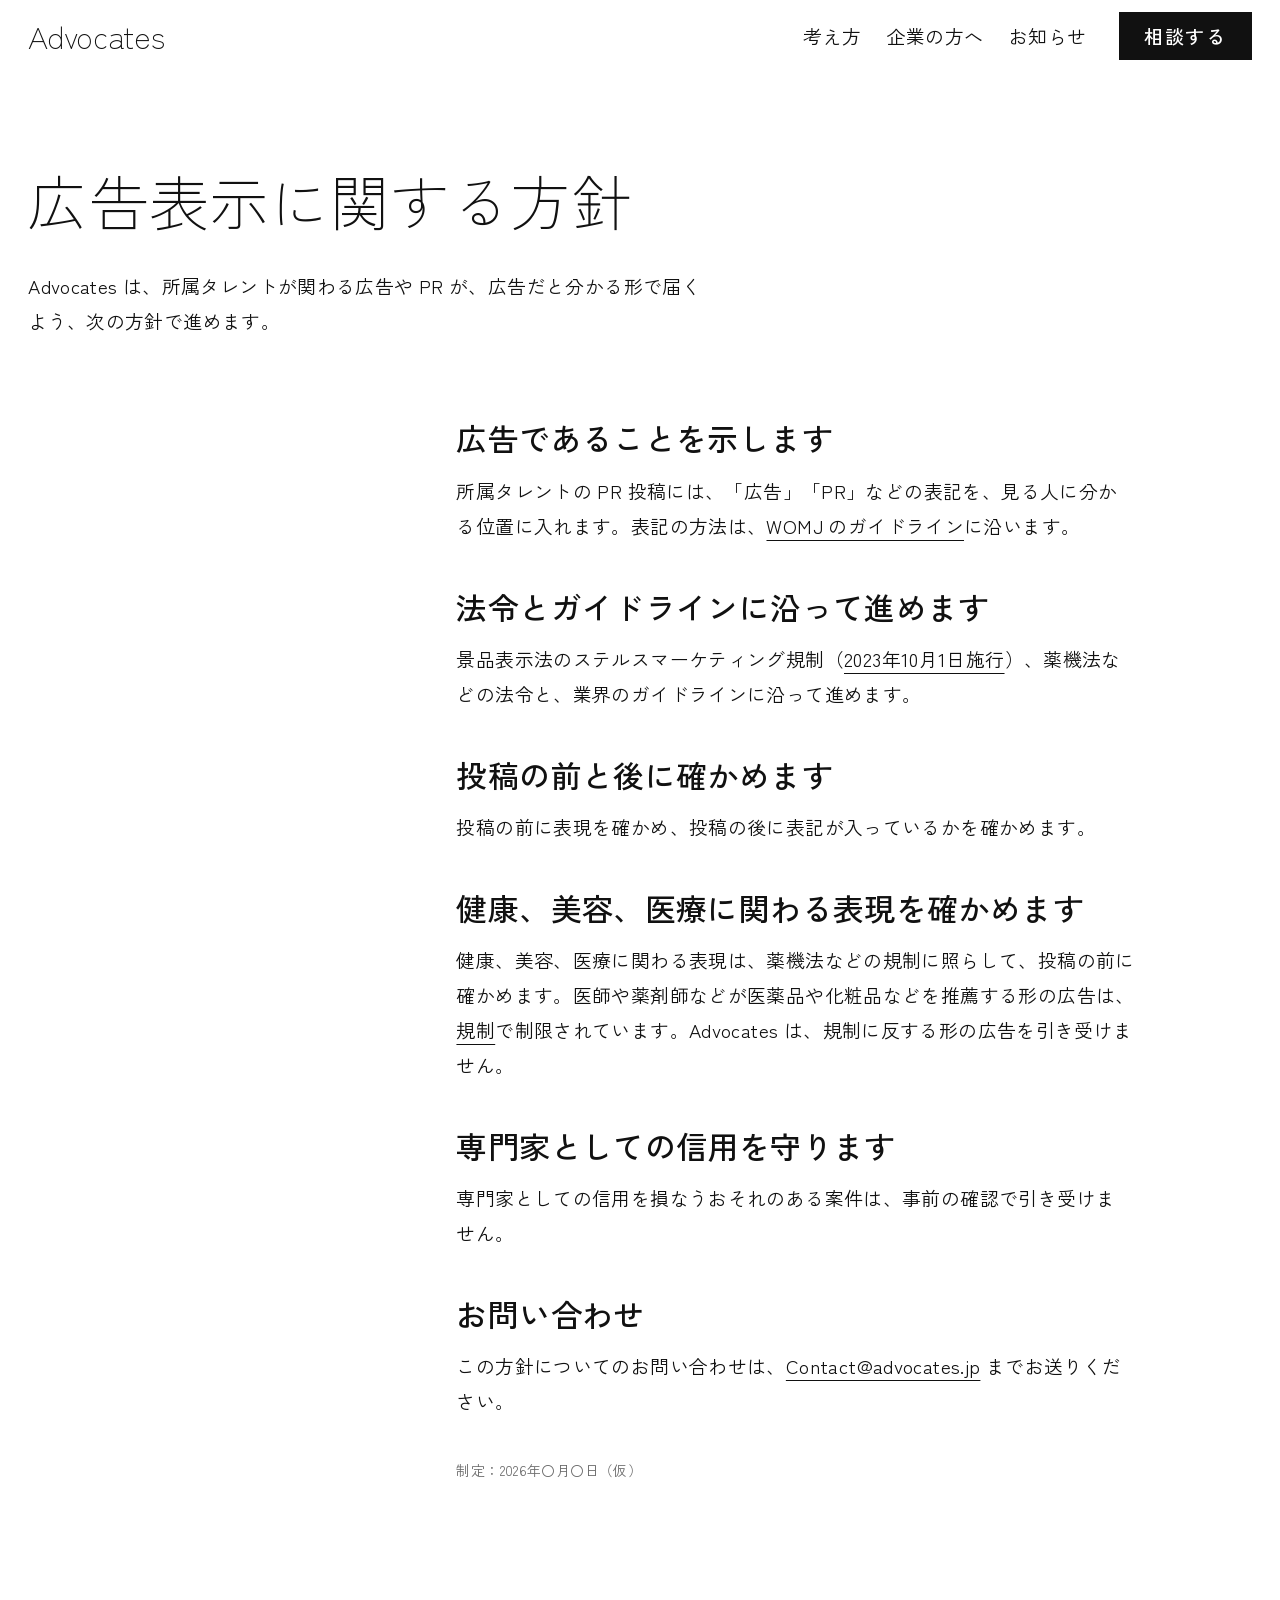
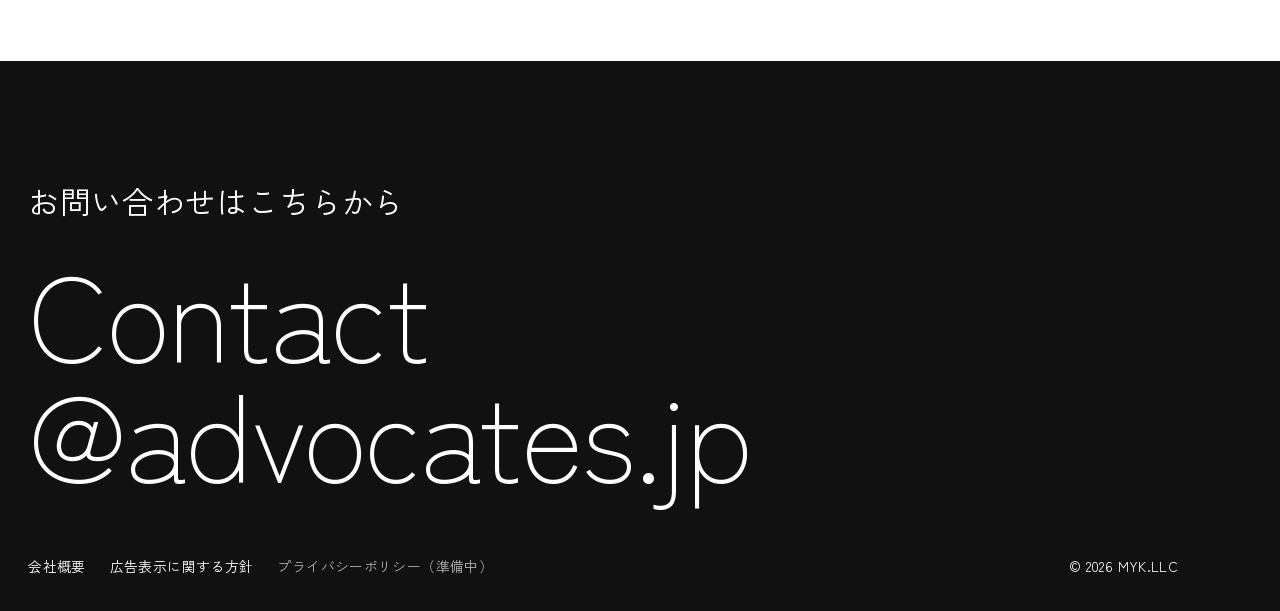
==== commit a30daf0a: "fix(site): footer links, captions, policy line breaks - footer lead and nav links drop the resting u" ====
--- a/site/ad-policy.html
+++ b/site/ad-policy.html
@@ -72,8 +72,8 @@
   <a class="footer-mail" href="mailto:Contact@advocates.jp"><span class="footer-mail-lead">お問い合わせはこちらから</span> <span class="footer-mail-address">Contact<span class="at">@advocates.jp</span></span></a>
   <div class="footer-meta">
     <nav aria-label="会社情報">
-      <a class="link-plain" href="company.html">会社概要</a>
-      <a class="link-plain" href="ad-policy.html" aria-current="page">広告表示に関する方針</a>
+      <a href="company.html">会社概要</a>
+      <a href="ad-policy.html" aria-current="page">広告表示に関する方針</a>
       <span class="pending">プライバシーポリシー（準備中）</span>
     </nav>
     <p>© 2026 MYK.LLC</p>
--- a/site/styles.css
+++ b/site/styles.css
@@ -83,8 +83,8 @@
 .site-header { position: fixed; inset: 0 0 auto 0; z-index: 10; display: flex; align-items: center; gap: clamp(1rem, 2.5vw, 2.5rem); min-height: 4.5rem; padding: 0.75rem var(--margin); background: var(--header-ground, var(--bg)); color: var(--header-ink, var(--ink)); transition: background-color var(--t-ui) ease, color var(--t-ui) ease; }
 .wordmark { margin-right: auto; font-family: var(--font-display); font-weight: 300; font-size: var(--step-lead); line-height: 1; letter-spacing: -0.01em; text-decoration: none; }
 .site-nav { display: flex; gap: clamp(1rem, 2vw, 2rem); }
-.site-nav a, .menu-panel a { text-decoration: underline; text-decoration-color: transparent; text-decoration-thickness: 1px; text-underline-offset: 0.4em; transition: text-decoration-color var(--t-hover) ease, text-underline-offset var(--t-hover) var(--ease-out); }
-.site-nav a:hover, .site-nav a:focus-visible { text-decoration-color: currentColor; text-underline-offset: 0.25em; }
+.site-nav a, .menu-panel a, .footer-meta nav a { text-decoration: underline; text-decoration-color: transparent; text-decoration-thickness: 1px; text-underline-offset: 0.4em; transition: text-decoration-color var(--t-hover) ease, text-underline-offset var(--t-hover) var(--ease-out); }
+.site-nav a:hover, .site-nav a:focus-visible, .footer-meta nav a:hover, .footer-meta nav a:focus-visible { text-decoration-color: currentColor; text-underline-offset: 0.25em; }
 .menu { display: none; position: relative; order: 2; }
 .site-header .button { order: 1; }
 .menu summary { list-style: none; cursor: pointer; min-width: 2.75rem; min-height: 2.75rem; display: flex; align-items: center; justify-content: center; }
@@ -125,7 +125,6 @@
 .belief-step--b img { aspect-ratio: 16 / 10; object-position: 50% 50%; }
 .belief-step--c figure { width: 52%; margin-left: auto; }
 .belief-step--c img { aspect-ratio: 1 / 1; object-position: 40% 55%; }
-.caption { margin-top: 0.5rem; font-size: var(--step-small); line-height: 1.6; color: var(--muted); }
 
 /* ---------- specialty: the blank, filled ---------- */
 .specialty { background: var(--surface); padding-block: calc(var(--section) * 0.7); }
@@ -158,14 +157,14 @@
 
 /* ---------- policy: the commitments as one sentence, on the dark field ---------- */
 .policy { background: var(--field-1); color: var(--field-1-ink); padding-block: calc(var(--section) * 0.75); }
-.policy-sentence { max-width: 40em; font-size: var(--step-lead); line-height: 1.7; font-feature-settings: "palt"; }
+.policy-sentence { max-width: 40em; font-size: var(--step-lead); line-height: 1.7; font-feature-settings: "palt"; word-break: keep-all; }
 .policy-open { font-weight: 500; }
 .js .policy-sentence { color: #808080; }
 .js .policy-open { color: var(--field-1-ink); }
 .policy-item { transition: color 400ms ease; }
 .js .policy-item.is-lit { color: var(--field-1-ink); }
-.policy-note { margin-top: 2.5rem; color: var(--field-1-muted); }
-.policy-note a { margin-left: 0.5em; color: var(--field-1-ink); }
+.policy-note { margin-top: 2.5rem; max-width: none; color: var(--field-1-muted); word-break: keep-all; }
+.policy-note a { color: var(--field-1-ink); }
 
 /* ---------- news: the list hangs from the companies axis; a title opens its text ---------- */
 .news { background: var(--surface); padding-block: var(--section); row-gap: clamp(3rem, 6vw, 5rem); }
@@ -182,12 +181,13 @@
 /* ---------- footer: the address is the headline ---------- */
 .footer { display: grid; gap: clamp(2.5rem, 5vw, 4rem); padding: clamp(5rem, 9vw, 8rem) var(--margin) 2rem; background: var(--field-1); color: var(--field-1-ink); }
 .footer-mail { justify-self: start; display: grid; gap: clamp(1rem, 2vw, 1.75rem); text-decoration: none; }
-.footer-mail-lead { font-size: var(--step-lead); line-height: 1.6; text-decoration: underline; text-decoration-thickness: 1px; text-underline-offset: 0.3em; transition: text-decoration-thickness var(--t-hover) ease, text-underline-offset var(--t-hover) ease; }
+.footer-mail-lead { font-size: var(--step-lead); line-height: 1.6; }
 .footer-mail-address { font-family: var(--font-display); font-weight: 100; font-size: var(--step-display); line-height: 1; letter-spacing: -0.02em; white-space: nowrap; }
 .footer-mail-address .at { display: block; }
 @media (hover: hover) and (pointer: fine) {
-  .footer-mail:hover .footer-mail-lead { text-decoration-thickness: 2px; text-underline-offset: 0.2em; }
-  .footer-mail:hover .footer-mail-address { text-decoration: underline; text-decoration-thickness: 2px; text-underline-offset: 0.12em; }
+  .footer-mail:hover > span { text-decoration: underline; text-decoration-thickness: 2px; }
+  .footer-mail:hover .footer-mail-lead { text-underline-offset: 0.3em; }
+  .footer-mail:hover .footer-mail-address { text-underline-offset: 0.12em; }
 }
 .footer-meta { display: flex; flex-wrap: wrap; justify-content: space-between; align-items: baseline; gap: 1rem 2rem; padding-right: calc(3rem + var(--gutter)); font-size: var(--step-small); line-height: 1.7; }
 .footer-meta nav { display: flex; flex-wrap: wrap; gap: 0.5rem 1.5rem; }
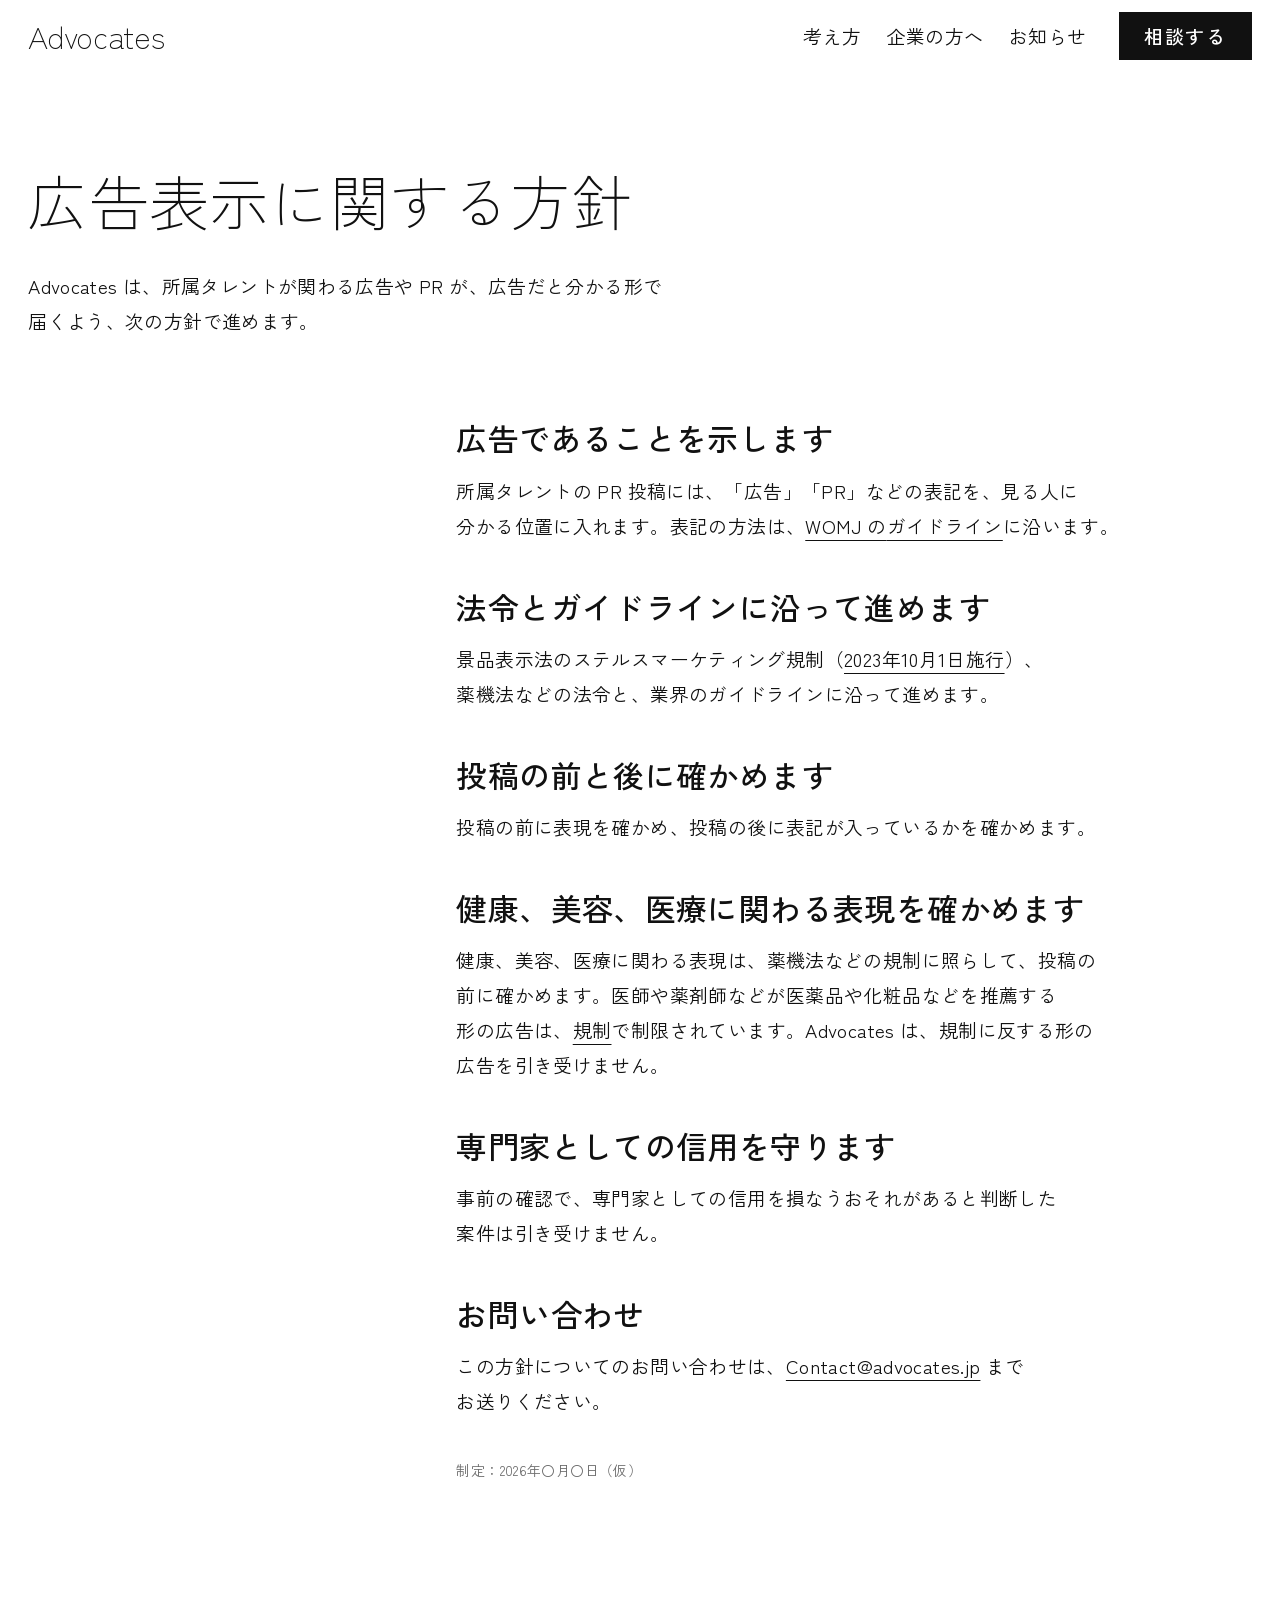
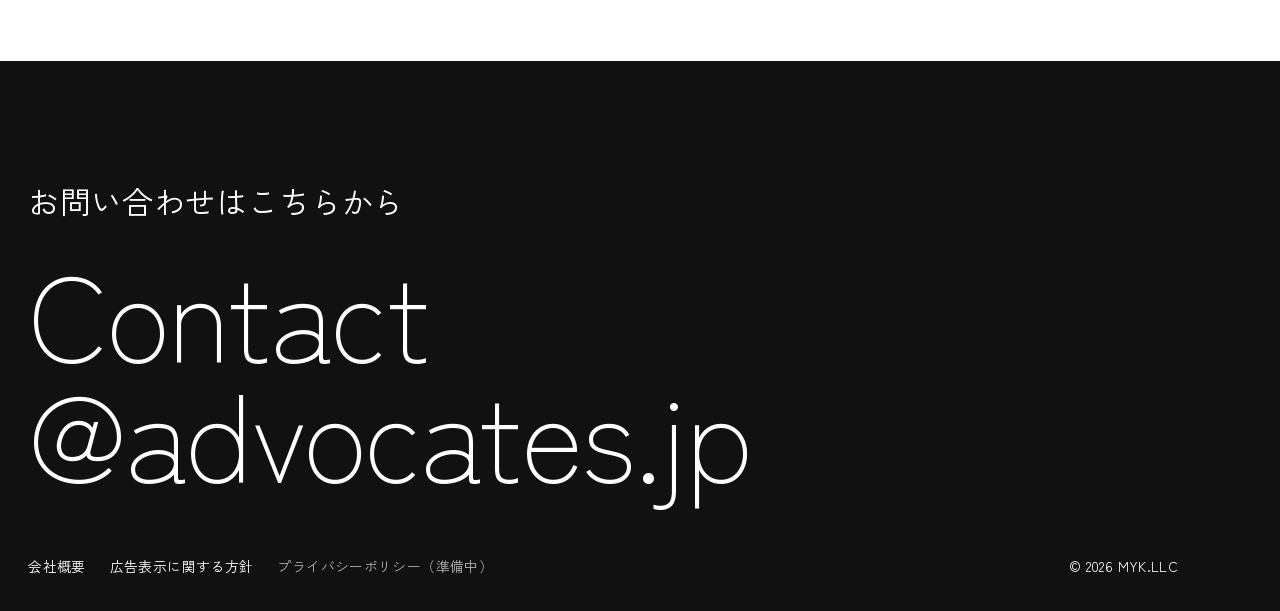
==== commit c484dab5: "feat(site): rework specialties, phrase line breaks, smooth slideshow - Specialty examples cut to eng" ====
--- a/site/ad-policy.html
+++ b/site/ad-policy.html
@@ -16,20 +16,20 @@
 <script>document.documentElement.classList.add('js')</script>
 </head>
 <body id="top">
-<a class="skip" href="#main">本文へ移動</a>
+<a class="skip" href="#main">本文へ<wbr>移動</a>
 
 <header class="site-header">
   <a class="wordmark" href="index.html">Advocates</a>
   <nav class="site-nav" aria-label="メイン">
     <a href="index.html#belief">考え方</a>
-    <a href="index.html#companies">企業の方へ</a>
+    <a href="index.html#companies">企業の<wbr>方へ</a>
     <a href="index.html#news">お知らせ</a>
   </nav>
   <details class="menu">
     <summary><svg class="menu-icon" viewBox="0 0 24 24" width="24" height="24" aria-hidden="true" focusable="false"><path class="menu-icon-open" d="M3 6.5h18M3 12h18M3 17.5h18"/><path class="menu-icon-close" d="M5.5 5.5l13 13M18.5 5.5l-13 13"/></svg><span class="sr-only">メニュー</span></summary>
     <nav class="menu-panel" aria-label="メイン（スマートフォン）">
       <a href="index.html#belief">考え方</a>
-      <a href="index.html#companies">企業の方へ</a>
+      <a href="index.html#companies">企業の<wbr>方へ</a>
       <a href="index.html#news">お知らせ</a>
     </nav>
   </details>
@@ -37,44 +37,44 @@
 </header>
 
 <main id="main" class="page" data-ink="#111111" data-ground="#ffffff">
-  <h1 class="page-title">広告表示に関する方針</h1>
-  <p class="page-lead">Advocates は、所属タレントが関わる広告や PR が、広告だと分かる形で届くよう、次の方針で進めます。</p>
+  <h1 class="page-title">広告表示に<wbr>関する<wbr>方針</h1>
+  <p class="page-lead">Advocates&nbsp;は、<wbr>所属タレントが<wbr>関わる<wbr>広告や PR&nbsp;が、<wbr>広告だと<wbr>分かる<wbr>形で<wbr>届くよう、<wbr>次の<wbr>方針で<wbr>進めます。</p>
   <div class="page-body">
     <section>
-      <h2>広告であることを示します</h2>
-      <p>所属タレントの PR 投稿には、「広告」「PR」などの表記を、見る人に分かる位置に入れます。表記の方法は、<a class="link-plain" href="https://womj.jp/guideline/">WOMJ のガイドライン</a>に沿います。</p>
+      <h2>広告である<wbr>ことを<wbr>示します</h2>
+      <p>所属タレントの PR&nbsp;投稿には、<wbr>「広告」<wbr>「PR」&#8288;などの<wbr>表記を、<wbr>見る<wbr>人に<wbr>分かる<wbr>位置に<wbr>入れます。<wbr>表記の<wbr>方法は、<a class="link-plain" href="https://womj.jp/guideline/"><wbr>WOMJ&nbsp;の<wbr>ガイドライン</a>に<wbr>沿います。</p>
     </section>
     <section>
-      <h2>法令とガイドラインに沿って進めます</h2>
-      <p>景品表示法のステルスマーケティング規制（<a class="link-plain" href="https://www.caa.go.jp/notice/entry/032672/">2023年10月1日施行</a>）、薬機法などの法令と、業界のガイドラインに沿って進めます。</p>
+      <h2>法令と<wbr>ガイドラインに<wbr>沿って<wbr>進めます</h2>
+      <p>景品表示法の<wbr>ステルスマーケティング規制<wbr>（<a class="link-plain" href="https://www.caa.go.jp/notice/entry/032672/">2023年10月1日施行</a>）、<wbr>薬機法などの<wbr>法令と、<wbr>業界の<wbr>ガイドラインに<wbr>沿って<wbr>進めます。</p>
     </section>
     <section>
-      <h2>投稿の前と後に確かめます</h2>
-      <p>投稿の前に表現を確かめ、投稿の後に表記が入っているかを確かめます。</p>
+      <h2>投稿の<wbr>前と<wbr>後に<wbr>確かめます</h2>
+      <p>投稿の<wbr>前に<wbr>表現を<wbr>確かめ、<wbr>投稿の<wbr>後に<wbr>表記が<wbr>入っているかを<wbr>確かめます。</p>
     </section>
     <section>
-      <h2>健康、美容、医療に関わる表現を確かめます</h2>
-      <p>健康、美容、医療に関わる表現は、薬機法などの規制に照らして、投稿の前に確かめます。医師や薬剤師などが医薬品や化粧品などを推薦する形の広告は、<a class="link-plain" href="https://www.mhlw.go.jp/stf/seisakunitsuite/bunya/kenkou_iryou/iyakuhin/koukokukisei/index.html">規制</a>で制限されています。Advocates は、規制に反する形の広告を引き受けません。</p>
+      <h2>健康、<wbr>美容、<wbr>医療に<wbr>関わる<wbr>表現を<wbr>確かめます</h2>
+      <p>健康、<wbr>美容、<wbr>医療に<wbr>関わる<wbr>表現は、<wbr>薬機法などの<wbr>規制に<wbr>照らして、<wbr>投稿の<wbr>前に<wbr>確かめます。<wbr>医師や<wbr>薬剤師などが<wbr>医薬品や<wbr>化粧品などを<wbr>推薦する<wbr>形の<wbr>広告は、<a class="link-plain" href="https://www.mhlw.go.jp/stf/seisakunitsuite/bunya/kenkou_iryou/iyakuhin/koukokukisei/index.html"><wbr>規制</a>で<wbr>制限されています。<wbr>Advocates&nbsp;は、<wbr>規制に<wbr>反する<wbr>形の<wbr>広告を<wbr>引き受けません。</p>
     </section>
     <section>
-      <h2>専門家としての信用を守ります</h2>
-      <p>専門家としての信用を損なうおそれのある案件は、事前の確認で引き受けません。</p>
+      <h2>専門家としての<wbr>信用を<wbr>守ります</h2>
+      <p>事前の<wbr>確認で、<wbr>専門家としての<wbr>信用を<wbr>損なう<wbr>おそれが<wbr>あると<wbr>判断した<wbr>案件は<wbr>引き受けません。</p>
     </section>
     <section>
       <h2>お問い合わせ</h2>
-      <p>この方針についてのお問い合わせは、<a class="link-plain" href="mailto:Contact@advocates.jp">Contact@advocates.jp</a> までお送りください。</p>
+      <p>この方針についての<wbr>お問い合わせは、<a class="link-plain" href="mailto:Contact@advocates.jp"><wbr>Contact@advocates.jp</a>&nbsp;まで<wbr>お送りください。</p>
     </section>
-    <p class="note small">制定：2026年〇月〇日（仮）</p>
+    <p class="note small">制定：2026年〇月〇日<wbr>（仮）</p>
   </div>
 </main>
 
 <footer class="footer" id="contact" data-ink="#ffffff" data-ground="#111111">
-  <a class="footer-mail" href="mailto:Contact@advocates.jp"><span class="footer-mail-lead">お問い合わせはこちらから</span> <span class="footer-mail-address">Contact<span class="at">@advocates.jp</span></span></a>
+  <a class="footer-mail" href="mailto:Contact@advocates.jp"><span class="footer-mail-lead">お問い合わせは<wbr>こちらから</span> <span class="footer-mail-address">Contact<span class="at">@advocates.jp</span></span></a>
   <div class="footer-meta">
     <nav aria-label="会社情報">
       <a href="company.html">会社概要</a>
-      <a href="ad-policy.html" aria-current="page">広告表示に関する方針</a>
-      <span class="pending">プライバシーポリシー（準備中）</span>
+      <a href="ad-policy.html" aria-current="page">広告表示に<wbr>関する<wbr>方針</a>
+      <span class="pending">プライバシーポリシー<wbr>（準備中）</span>
     </nav>
     <p>© 2026 MYK.LLC</p>
   </div>
--- a/site/styles.css
+++ b/site/styles.css
@@ -10,7 +10,7 @@
   --ink: #111111;
   --muted: #6b6b6b;
   --dim: #8a8a8a;
-  --accent: #1a4be0;
+  --accent: #a51c3a;
   --accent-ink: #ffffff;
   --field-1: #111111;
   --field-1-ink: #ffffff;
@@ -42,7 +42,7 @@
 /* ---------- reset ---------- */
 *, *::before, *::after { box-sizing: border-box; }
 html { -webkit-text-size-adjust: 100%; text-size-adjust: 100%; line-break: strict; }
-body { margin: 0; background: var(--bg); color: var(--ink); font-family: var(--font-text); font-size: var(--step-body); line-height: 1.85; letter-spacing: 0.02em; font-kerning: normal; -webkit-font-smoothing: antialiased; text-rendering: optimizeLegibility; }
+body { margin: 0; background: var(--bg); color: var(--ink); font-family: var(--font-text); font-size: var(--step-body); line-height: 1.85; letter-spacing: 0.02em; font-kerning: normal; -webkit-font-smoothing: antialiased; text-rendering: optimizeLegibility; word-break: keep-all; overflow-wrap: break-word; }
 h1, h2, h3, h4, p, figure, blockquote, ul, ol, dl, dd { margin: 0; }
 ul[class], ol[class] { padding: 0; list-style: none; }
 img, video, svg { display: block; max-width: 100%; }
@@ -52,9 +52,14 @@
 :target { scroll-margin-top: 6rem; }
 ::selection { background: var(--accent); color: var(--accent-ink); }
 :focus-visible { outline: 2px solid var(--accent); outline-offset: 3px; }
+/* The wine is too dark to show focus on the black fields, so the ring leans towards each area's ink there. */
+.policy :focus-visible, .footer :focus-visible { outline-color: color-mix(in srgb, var(--accent) 70%, var(--field-1-ink)); }
+.site-header :focus-visible { outline-color: color-mix(in srgb, var(--accent) 70%, var(--header-ink, var(--ink))); }
+.to-top:focus-visible { outline-color: color-mix(in srgb, var(--accent) 70%, var(--corner-ink, var(--ink))); }
 
 /* ---------- type ---------- */
-h1, h2, h3 { font-weight: inherit; text-wrap: balance; word-break: auto-phrase; font-feature-settings: "palt"; }
+/* Japanese lines break only at the phrase boundaries marked with <wbr> in the HTML (word-break: keep-all on body). */
+h1, h2, h3 { font-weight: inherit; text-wrap: balance; font-feature-settings: "palt"; }
 .head { font-size: var(--step-head); line-height: 1.25; font-weight: 300; letter-spacing: 0.01em; }
 .lead { font-size: var(--step-lead); line-height: 1.6; font-weight: 400; }
 .small { font-size: var(--step-small); line-height: 1.6; }
@@ -62,6 +67,7 @@
 p { max-width: 36em; text-wrap: pretty; }
 .nums { font-variant-numeric: tabular-nums; }
 .latin { font-family: var(--font-display); }
+.w-who { color: var(--accent); }
 
 /* ---------- layout ---------- */
 .wrap { padding-inline: var(--margin); }
@@ -108,9 +114,12 @@
 .hero-copy--ink { color: var(--field-1-ink); clip-path: inset(var(--seam-offset) 0 0 0); }
 .slot { position: relative; display: inline-block; width: 2.4em; height: 0.7em; margin-inline: 0.04em 0.1em; overflow: hidden; vertical-align: baseline; background: var(--surface); }
 .slot--blank { background: none; }
-.slot img { position: absolute; inset: 0; width: 100%; height: 100%; object-fit: cover; opacity: 0; transition: opacity 900ms var(--ease-in-out); }
-.slot img.is-on { opacity: 1; }
-.hero-lead { position: absolute; left: var(--margin); right: var(--margin); top: calc(100svh - 3.5rem); transform: translateY(-100%); color: var(--field-1-ink); max-width: 30em; word-break: keep-all; }
+/* Crossfade: the next photo fades in on top while the previous one stays fully visible underneath, so the frame
+   never dims. The fade time is shared with main.js (FADE). */
+.slot img { position: absolute; inset: 0; width: 100%; height: 100%; object-fit: cover; opacity: 0; will-change: opacity, transform; }
+.slot img.is-on { z-index: 2; opacity: 1; transition: opacity 1000ms var(--ease-in-out); }
+.slot img.is-leaving { z-index: 1; opacity: 1; }
+.hero-lead { position: absolute; left: var(--margin); right: var(--margin); top: calc(100svh - 3.5rem); transform: translateY(-100%); color: var(--field-1-ink); max-width: 30em; }
 
 /* ---------- belief: the sentence holds while the reasons pass ---------- */
 .belief { background: var(--bg); padding-block: var(--section) calc(var(--section) / 2); }
@@ -121,10 +130,10 @@
 .belief-step figure { margin-top: 1.75rem; }
 .belief-step img { width: 100%; object-fit: cover; }
 .belief-step--a figure { width: 62%; }
-.belief-step--a img { aspect-ratio: 4 / 5; object-position: 62% 50%; }
+.belief-step--a img { aspect-ratio: 4 / 5; object-position: 50% 50%; }
 .belief-step--b img { aspect-ratio: 16 / 10; object-position: 50% 50%; }
 .belief-step--c figure { width: 52%; margin-left: auto; }
-.belief-step--c img { aspect-ratio: 1 / 1; object-position: 40% 55%; }
+.belief-step--c img { aspect-ratio: 1 / 1; object-position: 88% 50%; }
 
 /* ---------- specialty: the blank, filled ---------- */
 .specialty { background: var(--surface); padding-block: calc(var(--section) * 0.7); }
@@ -141,7 +150,6 @@
 .dropcap { float: left; width: 4.65em; height: 4.65em; margin: 0.18em 0.6em 0 0; object-fit: cover; transition: opacity 260ms ease; }
 .dropcap.is-swapping { opacity: 0; }
 .specialty-who { font-weight: 500; }
-.specialty-example { margin-top: 1.6em; font-size: var(--step-lead); line-height: 1.55; color: var(--muted); max-width: 28em; min-height: 3.1em; }
 .specialty-list { margin-top: 2rem; display: grid; gap: 0.75rem; }
 .specialty-list dt { font-weight: 500; }
 .specialty-list dd { color: var(--muted); }
@@ -157,13 +165,13 @@
 
 /* ---------- policy: the commitments as one sentence, on the dark field ---------- */
 .policy { background: var(--field-1); color: var(--field-1-ink); padding-block: calc(var(--section) * 0.75); }
-.policy-sentence { max-width: 40em; font-size: var(--step-lead); line-height: 1.7; font-feature-settings: "palt"; word-break: keep-all; }
+.policy-sentence { max-width: 40em; font-size: var(--step-lead); line-height: 1.7; font-feature-settings: "palt"; }
 .policy-open { font-weight: 500; }
 .js .policy-sentence { color: #808080; }
 .js .policy-open { color: var(--field-1-ink); }
 .policy-item { transition: color 400ms ease; }
 .js .policy-item.is-lit { color: var(--field-1-ink); }
-.policy-note { margin-top: 2.5rem; max-width: none; color: var(--field-1-muted); word-break: keep-all; }
+.policy-note { margin-top: 2.5rem; max-width: none; color: var(--field-1-muted); }
 .policy-note a { color: var(--field-1-ink); }
 
 /* ---------- news: the list hangs from the companies axis; a title opens its text ---------- */
@@ -216,7 +224,10 @@
 
 /* ---------- motion (content stays visible without JavaScript) ---------- */
 @media (prefers-reduced-motion: no-preference) {
-  .slot img.is-on { animation: slot-drift 5200ms linear both; }
+  /* One slow zoom per photo. It keeps running while the photo is "leaving", and is longer than the time a photo
+     can be seen (its fade-in, the hold, the next photo's fade-in: HOLD + 2 × FADE in main.js), so the zoom never
+     stops or snaps back on screen. */
+  .slot img.is-on, .slot img.is-leaving { animation: slot-drift 5600ms linear both; }
   .js .hero-title .line, .js .hero-lead { opacity: 0; transform: translateY(24px); animation: rise 1000ms var(--ease-out) forwards; }
   .js .hero-title .line:nth-child(2) { animation-delay: 120ms; }
   .js .hero-lead { animation-delay: 360ms; transform: translateY(calc(-100% + 24px)); animation-name: rise-lead; }
@@ -224,7 +235,7 @@
   .js [data-reveal].is-in { opacity: 1; transform: none; }
   .news-item[open] p { animation: unfold 450ms var(--ease-out) both; }
 }
-@keyframes slot-drift { from { transform: scale(1.14); } to { transform: scale(1); } }
+@keyframes slot-drift { from { transform: scale(1.1); } to { transform: scale(1); } }
 @keyframes rise { to { opacity: 1; transform: none; } }
 @keyframes rise-lead { to { opacity: 1; transform: translateY(-100%); } }
 @keyframes unfold { from { opacity: 0; transform: translateY(-0.5rem); } }
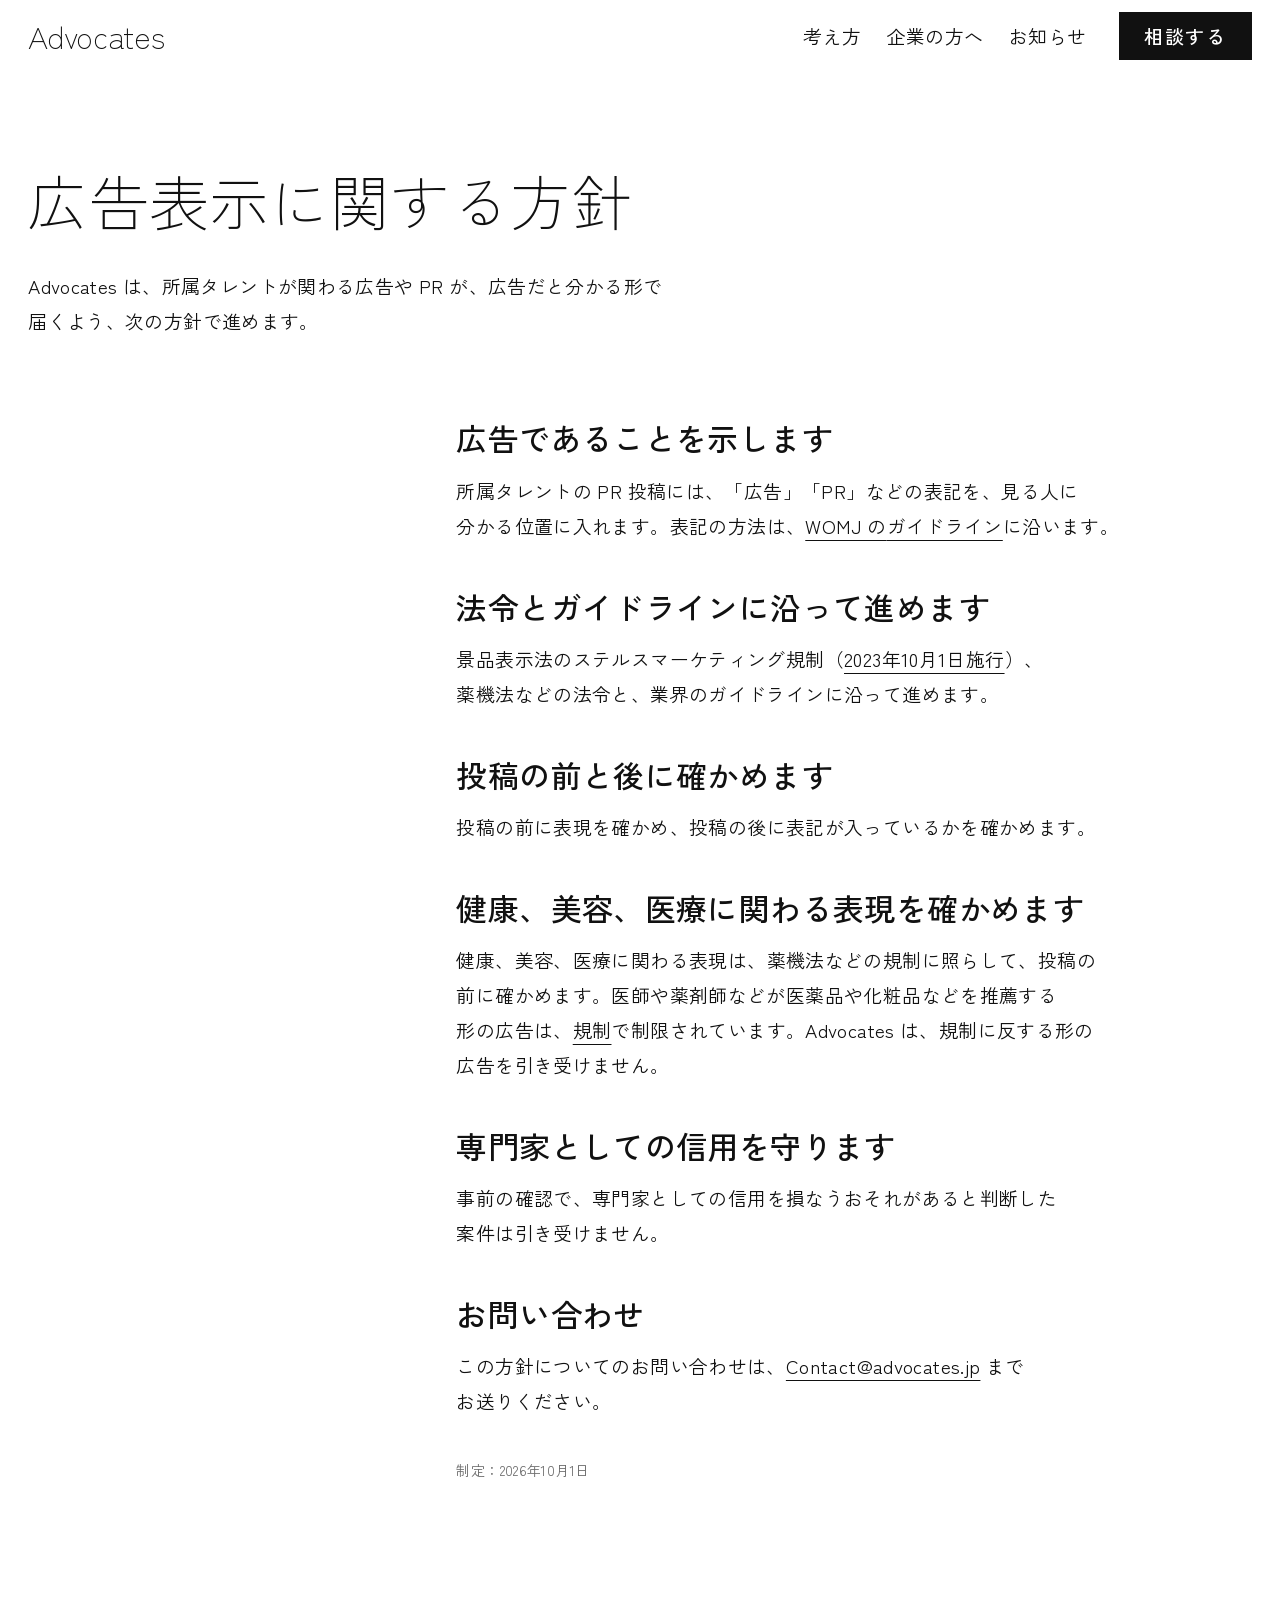
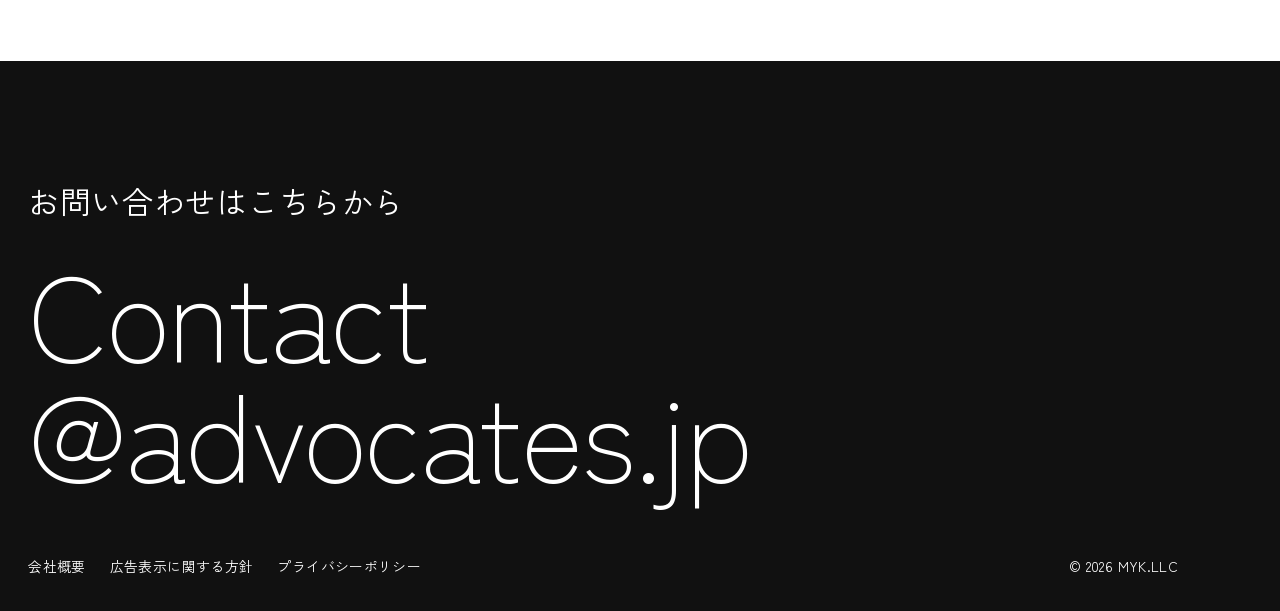
==== commit 45593552: "feat(site): add privacy policy, trim company profile - privacy.html in the usual legal form, modelle" ====
--- a/site/ad-policy.html
+++ b/site/ad-policy.html
@@ -41,7 +41,7 @@
   <p class="page-lead">Advocates&nbsp;は、<wbr>所属タレントが<wbr>関わる<wbr>広告や PR&nbsp;が、<wbr>広告だと<wbr>分かる<wbr>形で<wbr>届くよう、<wbr>次の<wbr>方針で<wbr>進めます。</p>
   <div class="page-body">
     <section>
-      <h2>広告である<wbr>ことを<wbr>示します</h2>
+      <h2>広告であることを<wbr>示します</h2>
       <p>所属タレントの PR&nbsp;投稿には、<wbr>「広告」<wbr>「PR」&#8288;などの<wbr>表記を、<wbr>見る<wbr>人に<wbr>分かる<wbr>位置に<wbr>入れます。<wbr>表記の<wbr>方法は、<a class="link-plain" href="https://womj.jp/guideline/"><wbr>WOMJ&nbsp;の<wbr>ガイドライン</a>に<wbr>沿います。</p>
     </section>
     <section>
@@ -64,7 +64,7 @@
       <h2>お問い合わせ</h2>
       <p>この方針についての<wbr>お問い合わせは、<a class="link-plain" href="mailto:Contact@advocates.jp"><wbr>Contact@advocates.jp</a>&nbsp;まで<wbr>お送りください。</p>
     </section>
-    <p class="note small">制定：2026年〇月〇日<wbr>（仮）</p>
+    <p class="note small">制定：2026年10月1日</p>
   </div>
 </main>
 
@@ -74,7 +74,7 @@
     <nav aria-label="会社情報">
       <a href="company.html">会社概要</a>
       <a href="ad-policy.html" aria-current="page">広告表示に<wbr>関する<wbr>方針</a>
-      <span class="pending">プライバシーポリシー<wbr>（準備中）</span>
+      <a href="privacy.html">プライバシーポリシー</a>
     </nav>
     <p>© 2026 MYK.LLC</p>
   </div>
--- a/site/styles.css
+++ b/site/styles.css
@@ -9,8 +9,9 @@
   --surface: #f4f4f4;
   --ink: #111111;
   --muted: #6b6b6b;
-  --dim: #8a8a8a;
   --accent: #a51c3a;
+  /* the accent mixed 62:38 with the --surface grey: as pale as it goes while large text keeps 3:1 there (3.25:1) */
+  --accent-pale: #c36e81;
   --accent-ink: #ffffff;
   --field-1: #111111;
   --field-1-ink: #ffffff;
@@ -135,26 +136,46 @@
 .belief-step--c figure { width: 52%; margin-left: auto; }
 .belief-step--c img { aspect-ratio: 1 / 1; object-position: 88% 50%; }
 
-/* ---------- specialty: the blank, filled ---------- */
-.specialty { background: var(--surface); padding-block: calc(var(--section) * 0.7); }
-.specialty-picker { grid-column: 1 / span 2; padding-top: 0.4rem; }
-.picker-label { margin-bottom: 0.75rem; }
-.chips { display: flex; flex-direction: column; align-items: flex-start; gap: 0.5rem; }
-.chip { min-height: 2.75rem; padding: 0 1rem; background: var(--bg); color: var(--ink); letter-spacing: 0.04em; transition: background-color var(--t-hover) ease, color var(--t-hover) ease, transform var(--t-press) var(--ease-out); }
-.chip:active { transform: scale(0.96); }
-.chip[aria-pressed="true"] { background: var(--ink); color: var(--bg); }
-@media (hover: hover) and (pointer: fine) { .chip[aria-pressed="false"]:hover { background: #e2e2e2; } }
-.specialty-body { grid-column: 3 / -1; }
-.specialty-statement { max-width: none; font-size: var(--step-lead); line-height: 1.55; }
-.specialty-statement::after { content: ""; display: block; clear: both; }
-.dropcap { float: left; width: 4.65em; height: 4.65em; margin: 0.18em 0.6em 0 0; object-fit: cover; transition: opacity 260ms ease; }
-.dropcap.is-swapping { opacity: 0; }
-.specialty-who { font-weight: 500; }
-.specialty-list { margin-top: 2rem; display: grid; gap: 0.75rem; }
-.specialty-list dt { font-weight: 500; }
-.specialty-list dd { color: var(--muted); }
-.js .specialty-list { display: none; }
-.specialty-note { margin-top: 2.5rem; }
+/* ---------- specialty: three specialties, and a blank in the sentence that takes one example after another ---------- */
+.specialty { --mark-w: clamp(9rem, 26vw, 24rem); --mark-gap: clamp(1.25rem, 2.6vw, 2.75rem); background: var(--surface); padding-block: calc(var(--section) * 0.7); }
+.specialty .wrap { container-type: inline-size; }
+/* Without script only the sentences show, each with its own label; the photo and the names need the script. */
+.specialty-mark { display: none; }
+.js .specialty-grid { display: grid; grid-template-columns: var(--mark-w) minmax(0, 1fr); grid-template-rows: auto 1fr; column-gap: var(--mark-gap); }
+.js .specialty-mark { display: block; grid-row: 1 / span 2; position: relative; aspect-ratio: 1 / 1; overflow: hidden; background: var(--bg); }
+.specialty-mark img { position: absolute; inset: 0; width: 100%; height: 100%; object-fit: cover; opacity: 0; }
+/* Crossfade as in the hero: the next photo fades in on top while the previous one stays visible underneath. */
+.specialty-mark img.is-on { z-index: 2; opacity: 1; transition: opacity 400ms var(--ease-in-out); }
+.specialty-mark img.is-leaving { z-index: 1; opacity: 1; }
+/* The three names stay on one line: the size gives way before the line would wrap. */
+.specialty-head { font-size: min(var(--step-head), (100cqi - var(--mark-w) - var(--mark-gap)) / 12.8); font-weight: 300; line-height: 1.2; }
+.specialty-head[hidden] { display: none; }
+.specialty-tabs { display: flex; flex-wrap: wrap; column-gap: 0.55em; }
+.specialty-tab { padding: 0; font-size: inherit; font-weight: inherit; line-height: inherit; color: var(--accent-pale); text-decoration: underline; text-decoration-color: transparent; text-decoration-thickness: max(2px, 0.035em); text-underline-offset: 0.2em; transition: color var(--t-hover) ease, text-decoration-color var(--t-hover) ease; }
+.specialty-tab[aria-pressed="true"] { color: var(--accent); text-decoration-color: currentColor; }
+@media (hover: hover) and (pointer: fine) { .specialty-tab:hover { color: var(--accent); } }
+.specialty-times { max-width: none; }
+.specialty-panels { margin-top: clamp(2rem, 4vw, 3.5rem); }
+.specialty-panel { max-width: 26em; font-size: var(--step-lead); line-height: 1.6; }
+.specialty-panel + .specialty-panel { margin-top: 1.25em; }
+.specialty-who { display: block; font-weight: 500; }
+.nobr { white-space: nowrap; }
+/* The blank: a white box as wide as its longest example, so the sentence never reflows when the example changes. */
+.word-slot { display: inline-grid; justify-items: center; margin-inline: 0.15em; padding: 0 0.35em; overflow: hidden; line-height: 1.35; background: var(--bg); }
+.word-slot > span { grid-area: 1 / 1; }
+html:not(.js) .word-slot > span:not(:first-child) { visibility: hidden; }
+/* With script, only one panel shows, stacked in one cell so the section keeps the height of the longest. */
+.js .specialty-who { position: absolute; width: 1px; height: 1px; overflow: hidden; clip-path: inset(50%); white-space: nowrap; }
+.js .specialty-panels { display: grid; align-content: start; }
+.js .specialty-panel { grid-area: 1 / 1; margin: 0; opacity: 0; visibility: hidden; transition: opacity 200ms ease, visibility 0s linear 200ms; }
+.js .specialty-panel.is-on { opacity: 1; visibility: visible; transition: opacity 260ms ease 200ms; }
+/* Waiting examples rest unseen in place; only the arriving one (up from below) and the leaving one (out the top) move.
+   Shown words take the panel's visibility, so the word of a hidden panel never lies over the sentence on show. */
+.js .word-slot > span { opacity: 0; visibility: hidden; }
+.js .word-slot > span.is-on { opacity: 1; visibility: inherit; animation: word-in 450ms var(--ease-out) both; }
+.js .word-slot > span.is-leaving { visibility: inherit; animation: word-out 450ms var(--ease-out) both; }
+@keyframes word-in { from { opacity: 0; transform: translateY(75%); } }
+@keyframes word-out { from { opacity: 1; transform: none; } to { opacity: 0; transform: translateY(-75%); } }
 
 /* ---------- companies: names and descriptions hang from one axis ---------- */
 .companies { background: var(--bg); padding-block: var(--section); }
@@ -199,7 +220,6 @@
 }
 .footer-meta { display: flex; flex-wrap: wrap; justify-content: space-between; align-items: baseline; gap: 1rem 2rem; padding-right: calc(3rem + var(--gutter)); font-size: var(--step-small); line-height: 1.7; }
 .footer-meta nav { display: flex; flex-wrap: wrap; gap: 0.5rem 1.5rem; }
-.footer-meta .pending { color: var(--field-1-muted); }
 .credits summary { cursor: pointer; }
 .credits p { max-width: 60em; margin-top: 0.75rem; font-size: var(--step-body); color: var(--field-1-muted); }
 
@@ -216,7 +236,11 @@
 .page-lead { margin-top: 2rem; }
 .page-body { margin-top: clamp(3rem, 6vw, 5rem); display: grid; gap: 2.5rem; max-width: 46rem; margin-left: 35%; }
 .page-body h2 { font-size: var(--step-lead); line-height: 1.5; font-weight: 500; }
-.page-body h2 + p { margin-top: 0.75rem; }
+.page-body section > * + * { margin-top: 0.75rem; }
+/* Numbered clauses as in Japanese legal documents: (1) (2) (3), with the text hanging clear of the number. */
+@counter-style paren-decimal { system: extends decimal; prefix: "("; suffix: ") "; }
+.page-body ol { max-width: 36em; padding-left: 2.75em; list-style: paren-decimal; }
+.page-body li + li { margin-top: 0.4em; }
 .facts { width: 100%; border-collapse: collapse; }
 .facts th, .facts td { padding: 0 0 1.4rem; text-align: left; vertical-align: top; font-weight: 400; }
 .facts th { width: 9em; padding-right: 1.5rem; color: var(--muted); }
@@ -254,17 +278,19 @@
 }
 @media (max-width: 48em) {
   .hero { --seam: 46svh; }
-  .specialty-picker { grid-column: 1 / -1; padding-top: 0; margin-bottom: 2rem; }
-  .chips { flex-direction: row; flex-wrap: wrap; }
-  .specialty-body { grid-column: 1 / -1; }
   .footer-meta { flex-direction: column; }
 }
 /* Phone: a narrower frame keeps "Who [frame] Advocates" on one line in landscape. */
 @media (max-width: 40em) {
   :root { --margin: 1rem; --step-display: 10vw; }
   .slot { width: 1.4em; }
-  .policy-sentence, .specialty-statement { font-size: var(--step-body); line-height: 1.85; }
-  .dropcap { width: 5.55em; height: 5.55em; }
+  .policy-sentence, .specialty-panel { font-size: var(--step-body); line-height: 1.85; }
+  /* Phone: the photo becomes a band above the names, and the names stack one per line, as the hero's words do. */
+  .js .specialty-grid { grid-template-columns: minmax(0, 1fr); grid-template-rows: none; }
+  .js .specialty-mark { grid-row: auto; aspect-ratio: 2 / 1; margin-bottom: 1.25rem; }
+  .specialty-head { font-size: min(var(--step-head), 100cqi / 9); }
+  .specialty-tabs { flex-direction: column; align-items: flex-start; }
+  .specialty-tab { padding-block: 0.08em; }
   .row { grid-template-columns: minmax(0, 1fr); row-gap: 0.25rem; }
   .news-list li { grid-template-columns: auto minmax(0, 1fr); }
   .news-item { grid-column: 1 / -1; }
@@ -278,5 +304,6 @@
   .slot { width: 2.54em; margin-inline-end: 0; }
 }
 @media (prefers-reduced-motion: reduce) {
-  .site-header, .chip, .button, .policy-item, .dropcap, .to-top { transition: none; }
-}
+  .site-header, .button, .policy-item, .specialty-tab, .specialty-panel, .specialty-mark img, .word-slot > span, .to-top { transition: none !important; }
+  .word-slot > span { animation: none !important; }
+}
